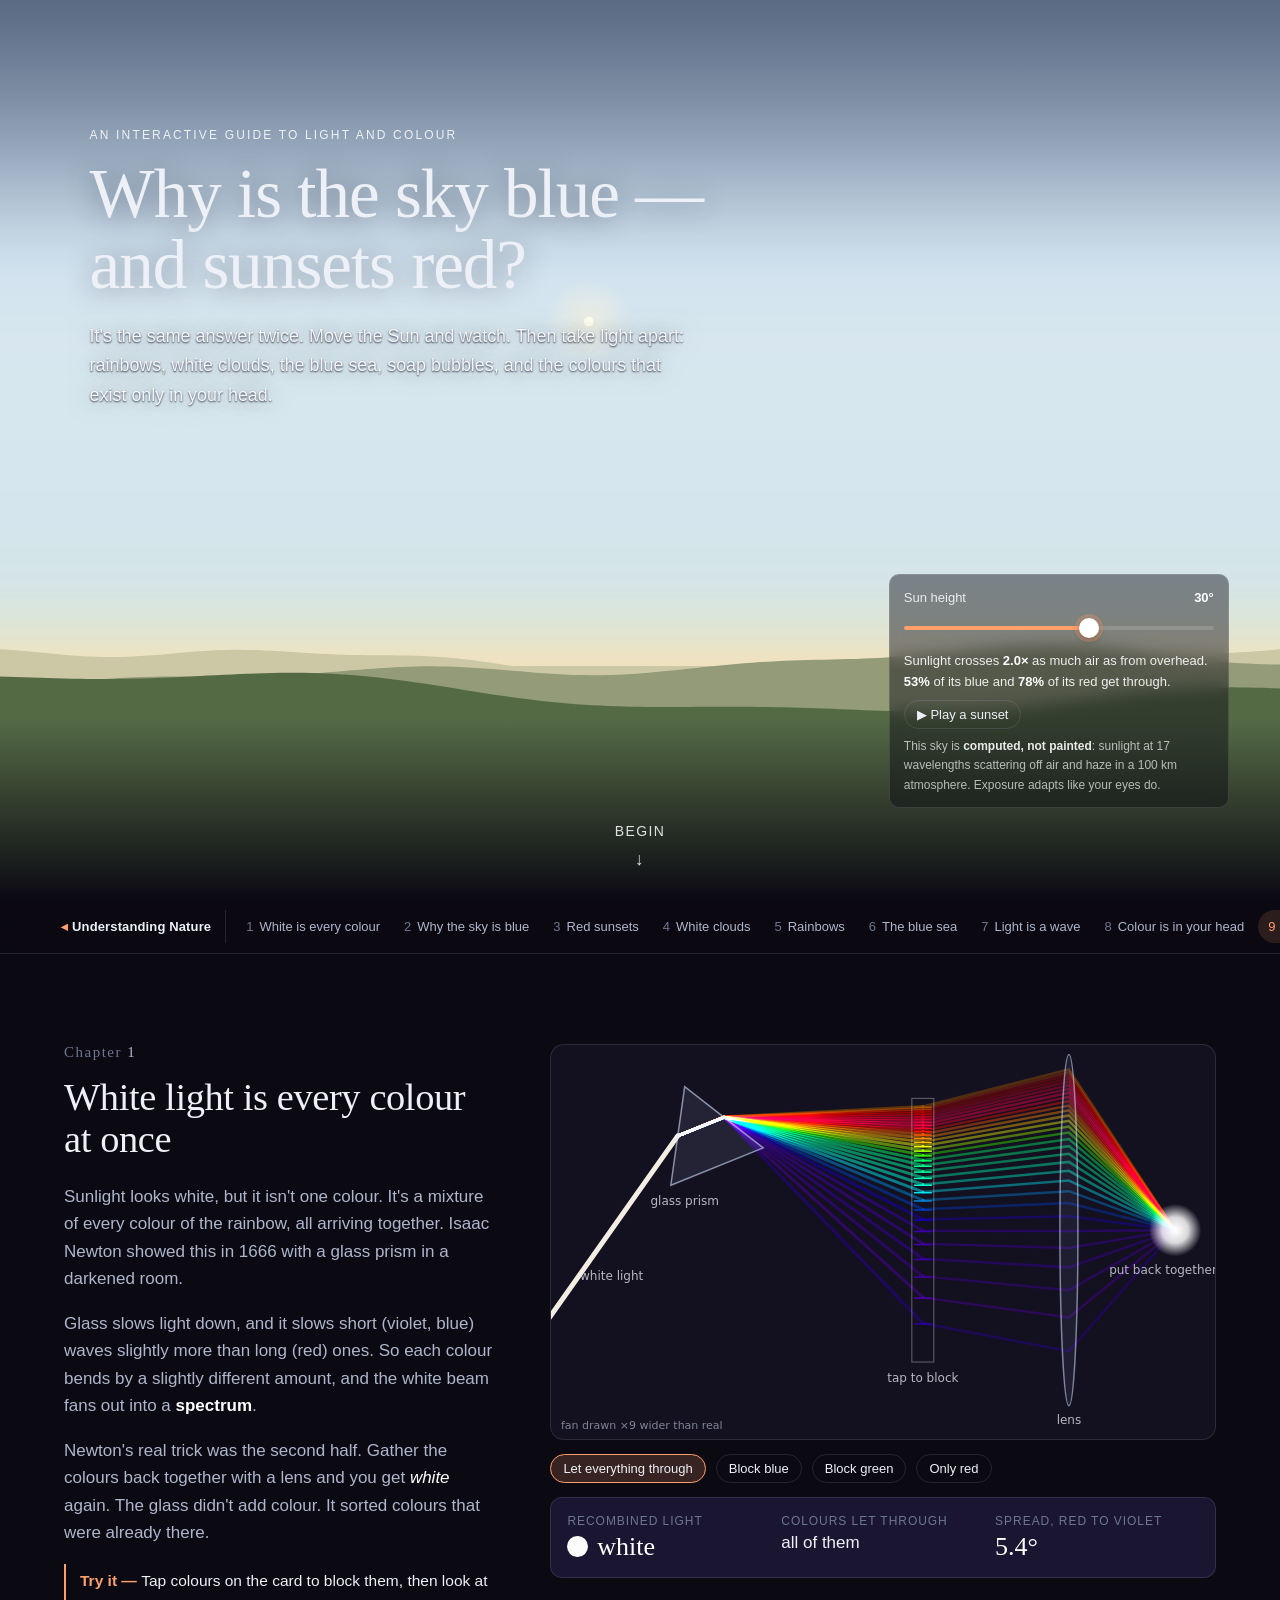
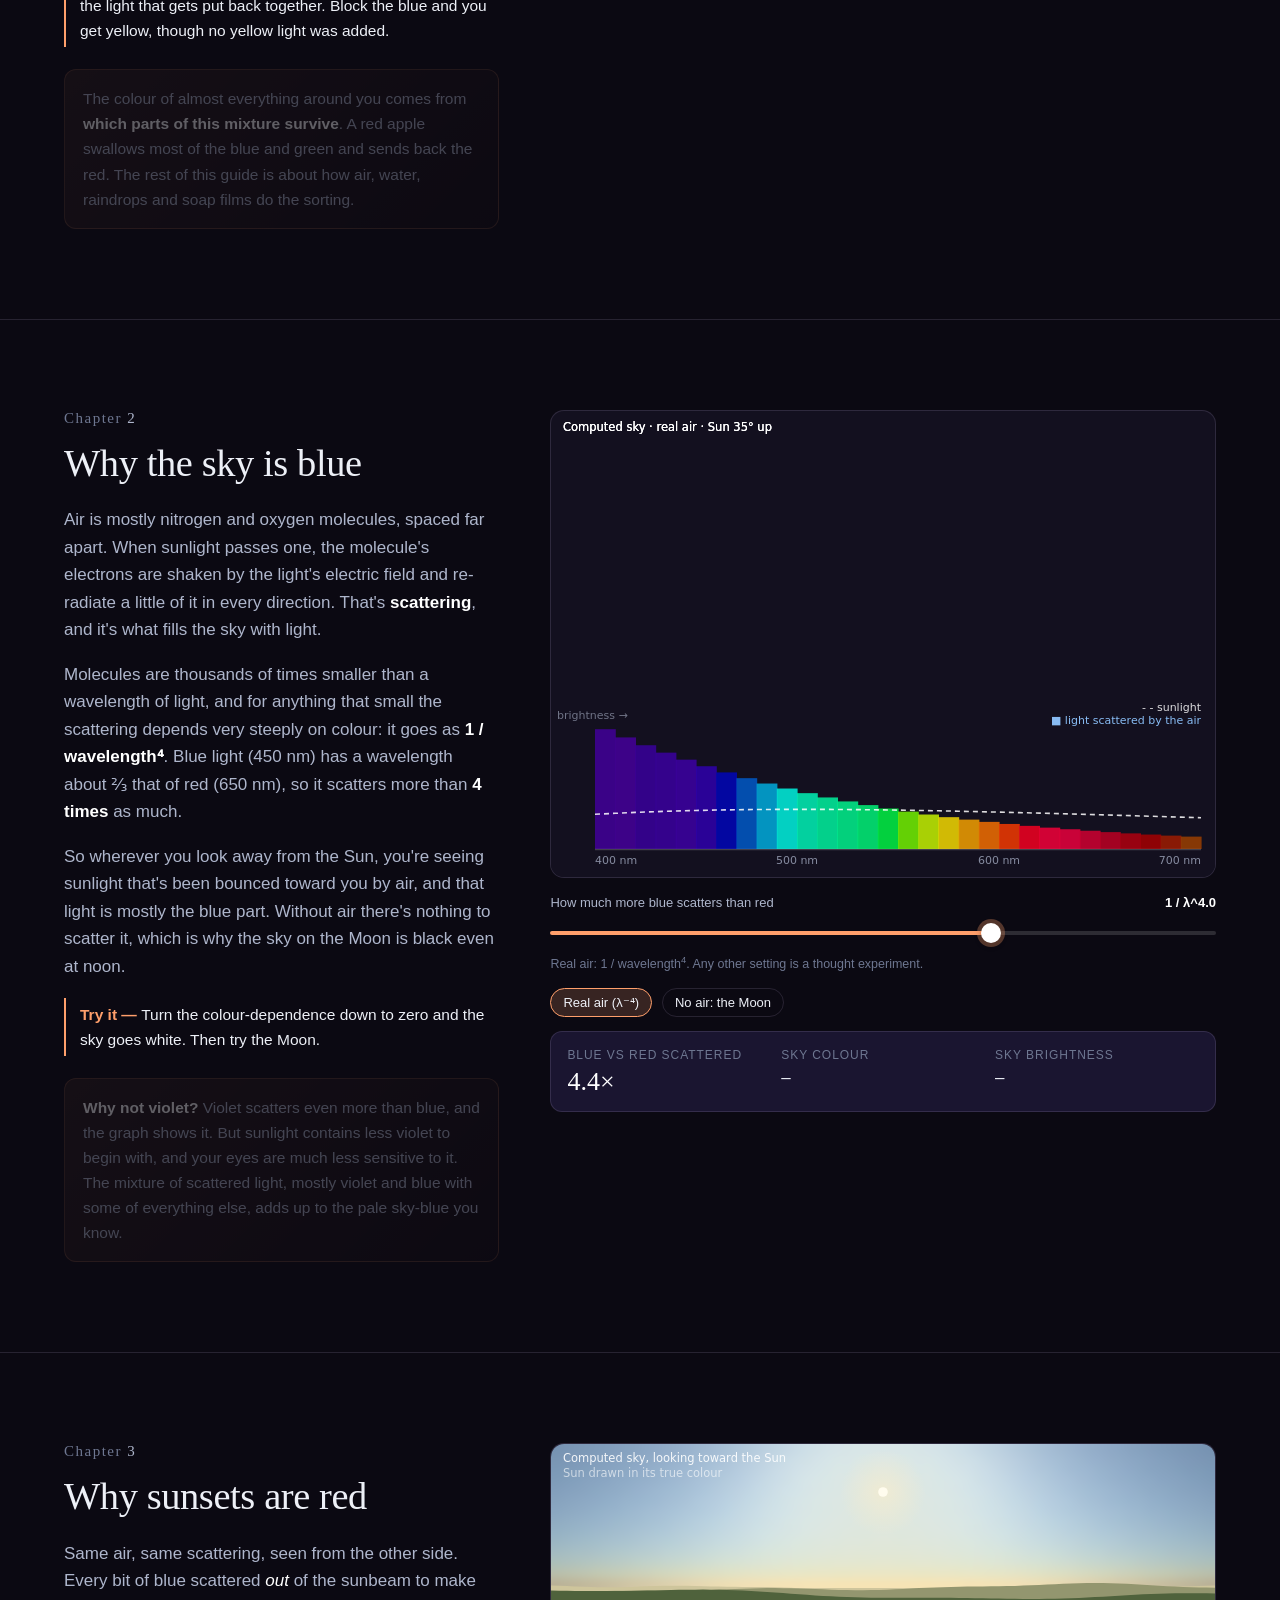
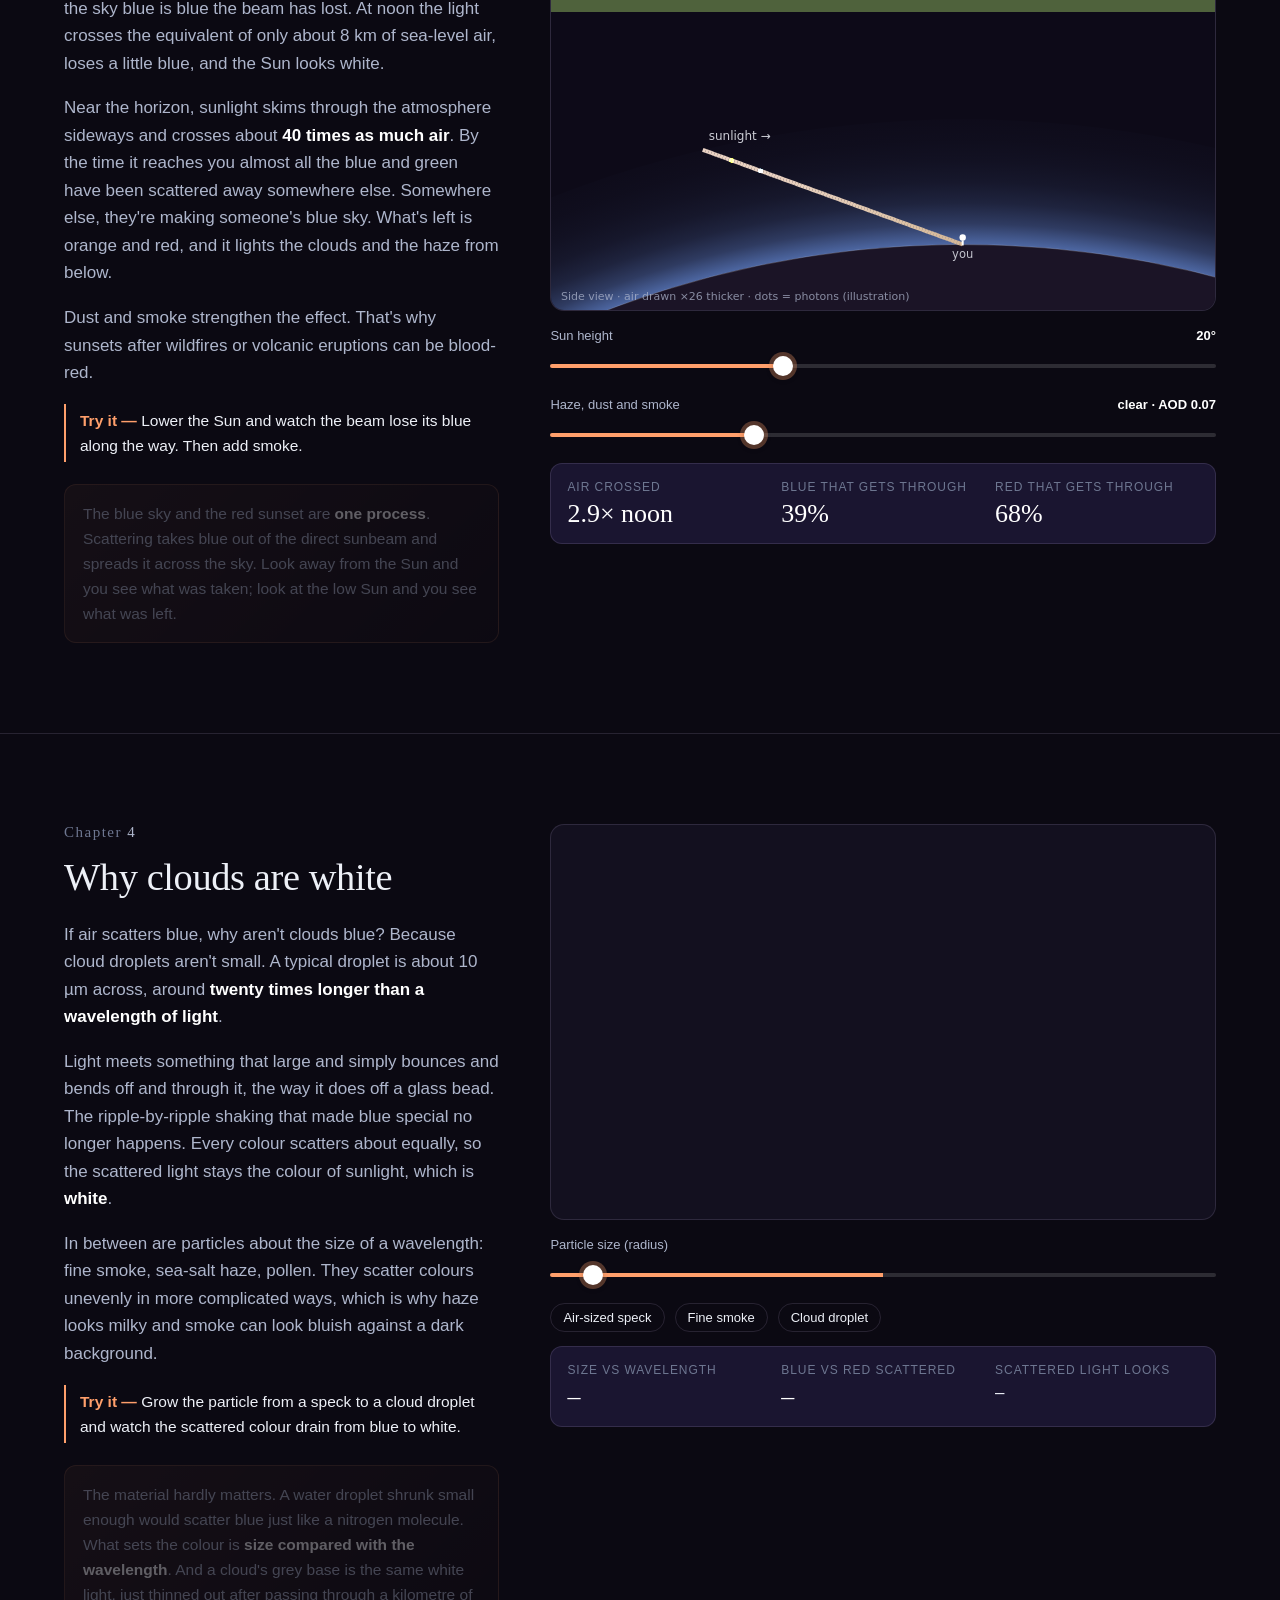
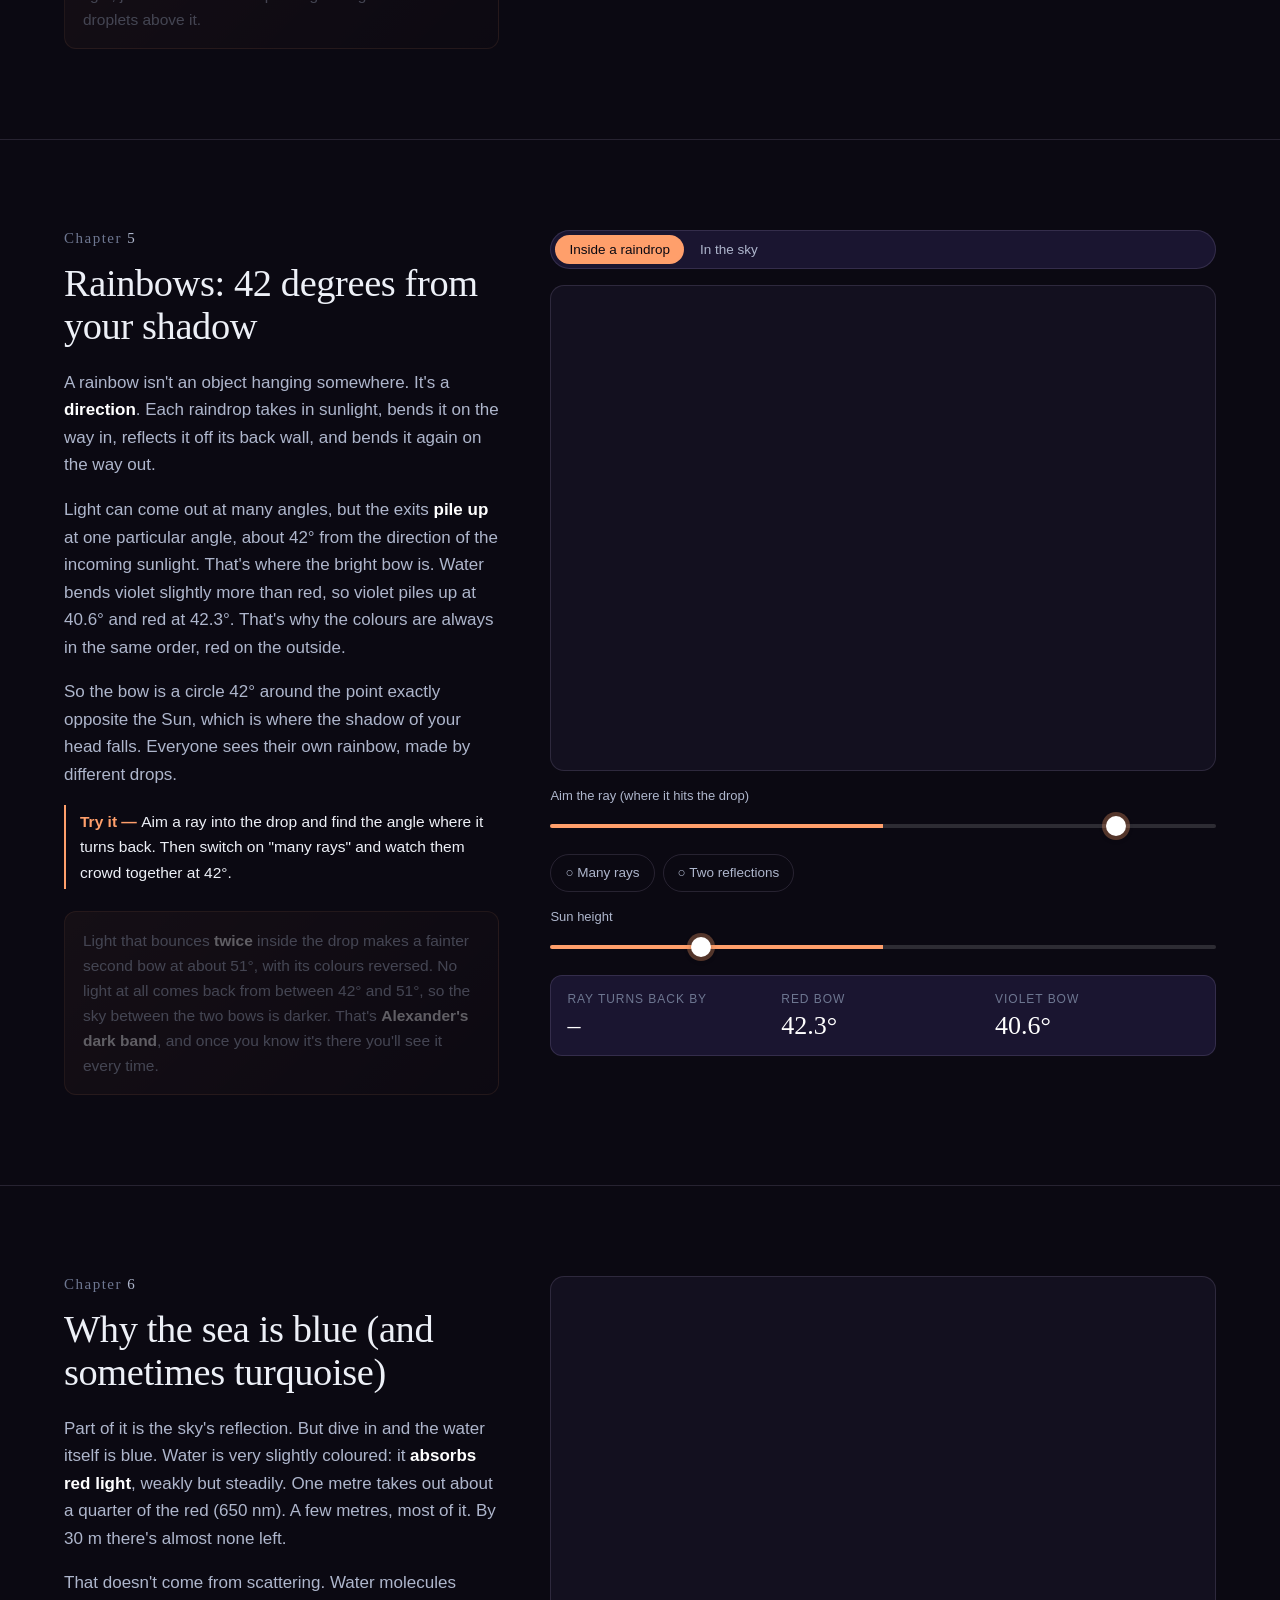
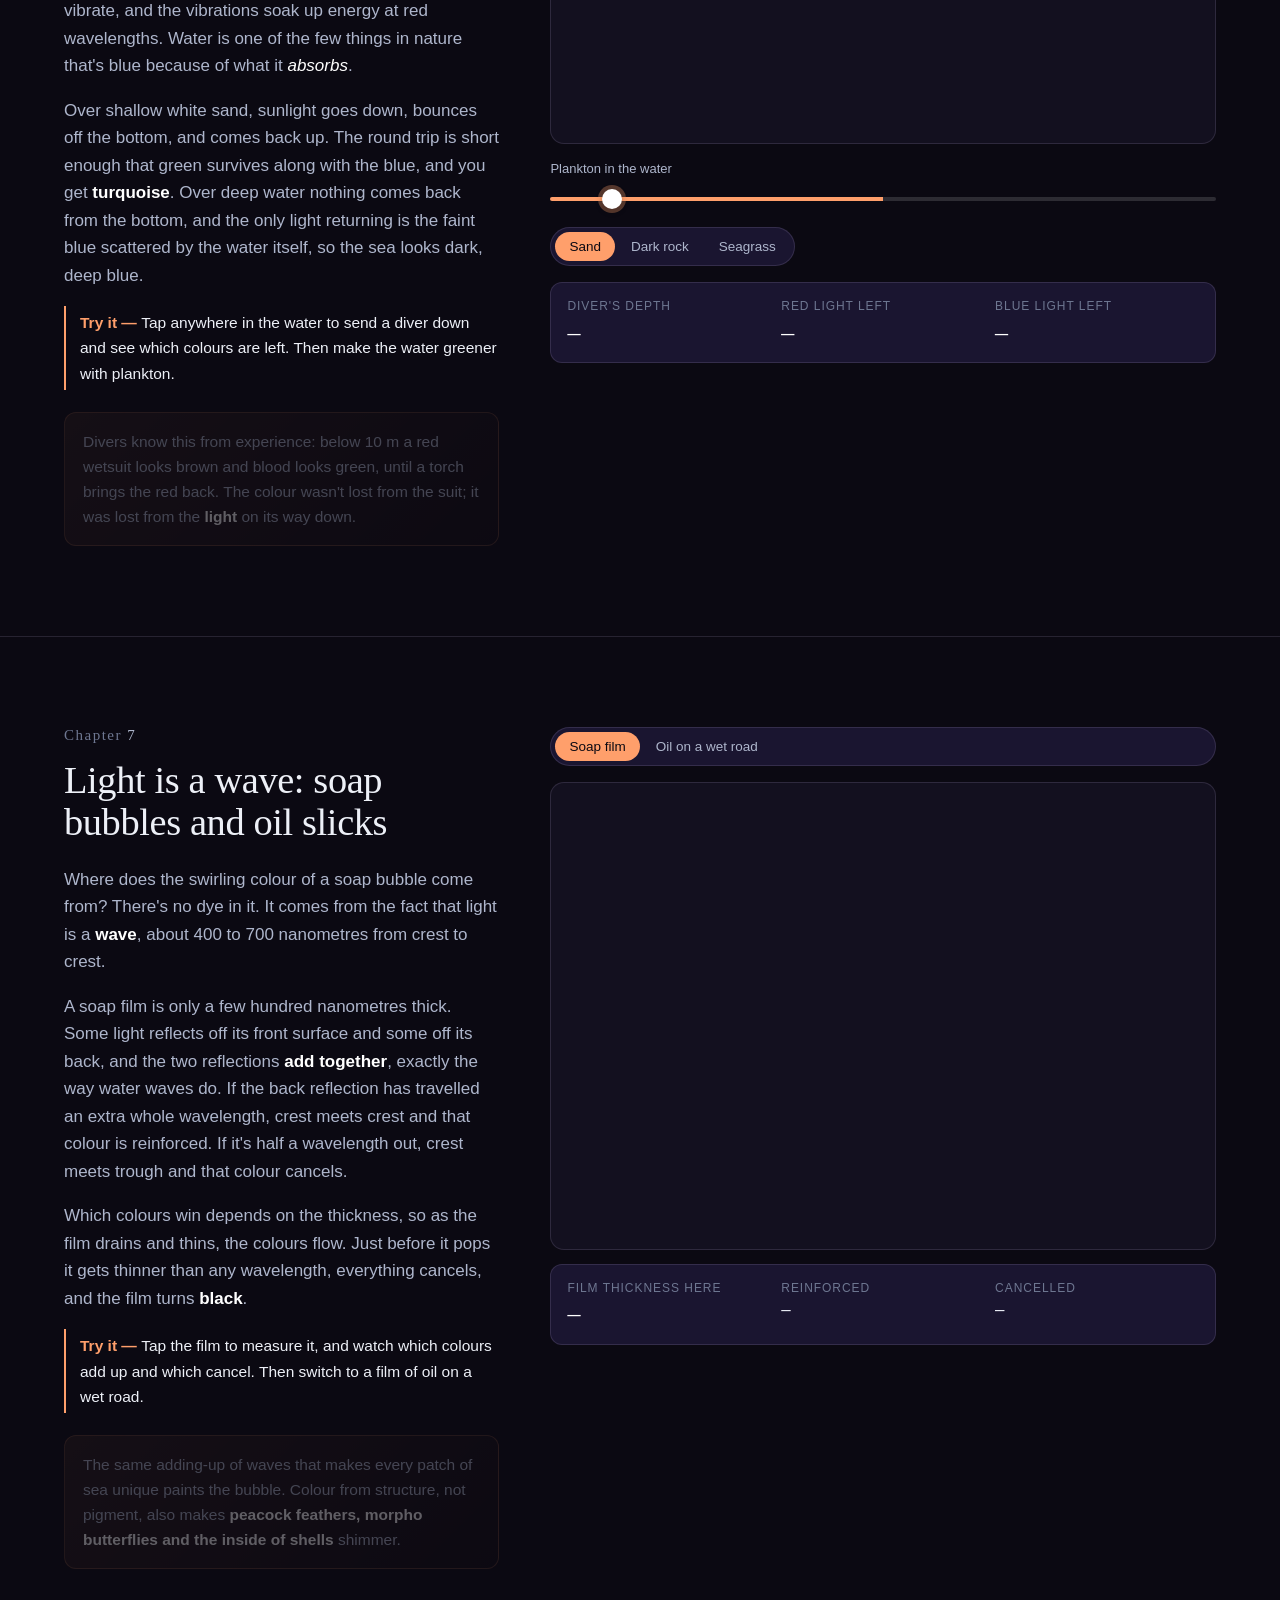
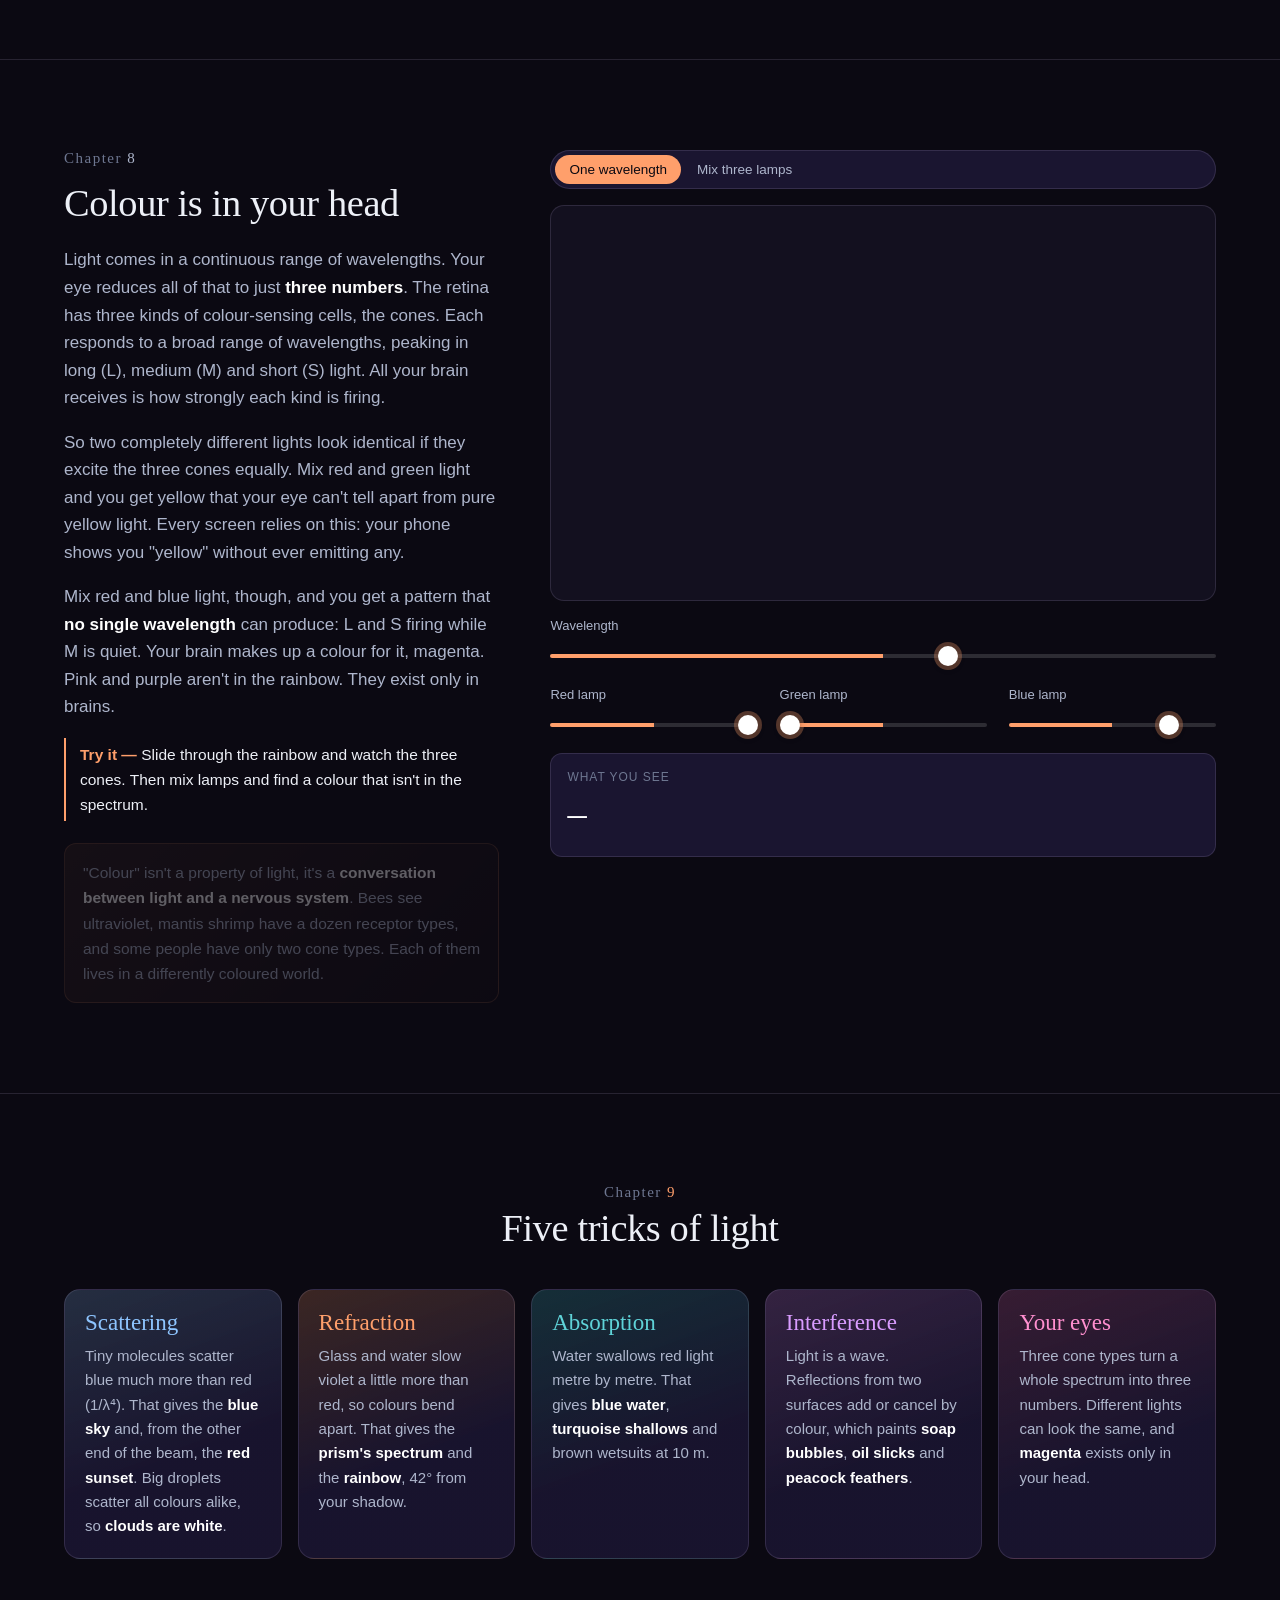
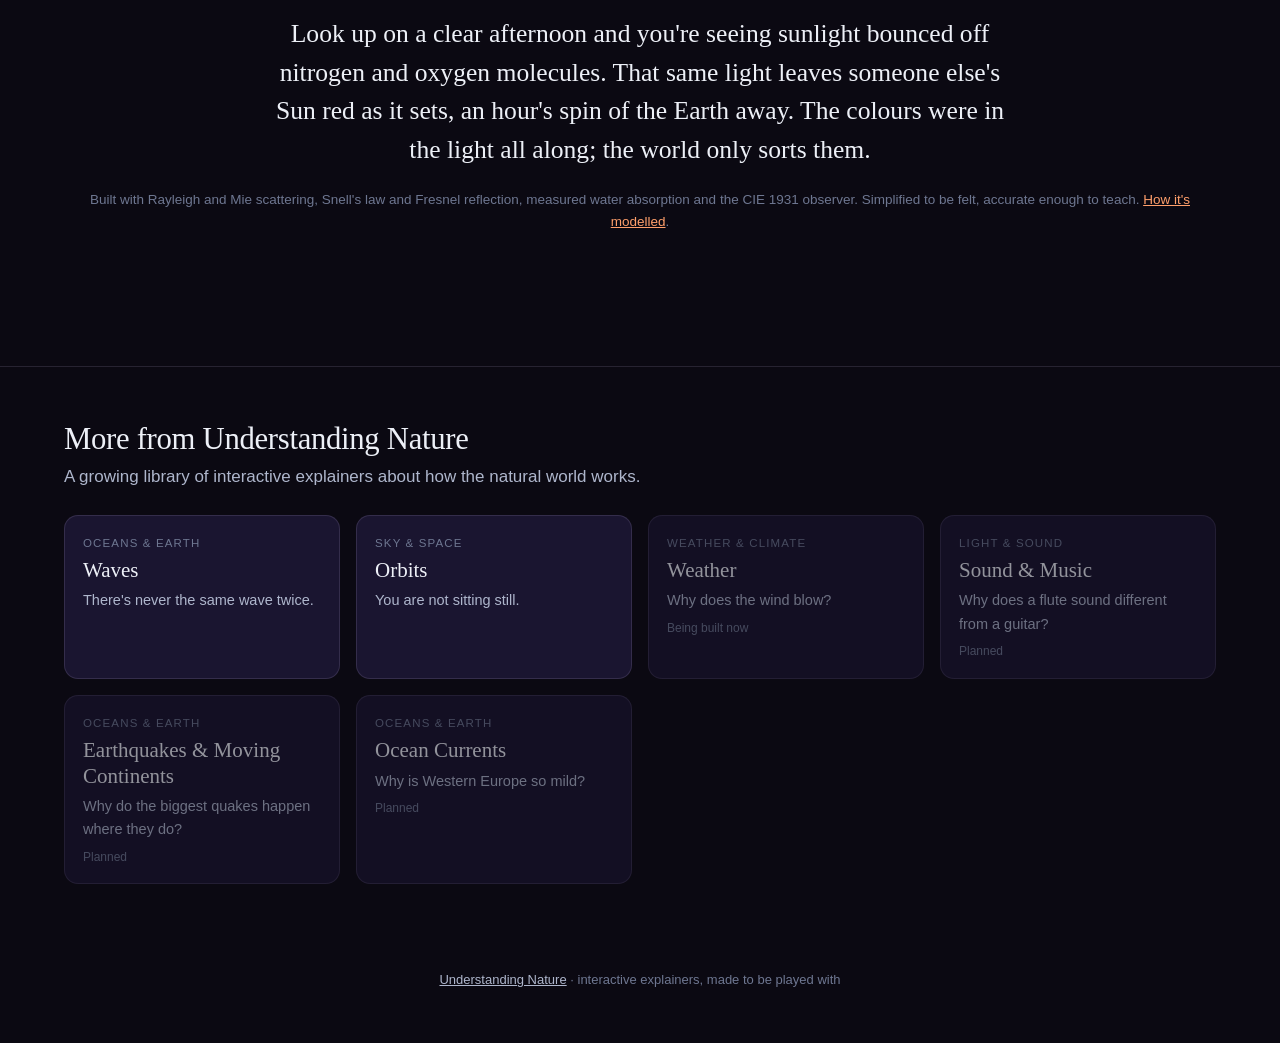
==== site/light/index.html @ 9518ce22 "light: computed-sky hero (move the Sun), prism, blue sky and sunset chapters Spectral pipeline (CIE " ====
<!doctype html>
<html lang="en">
<head>
<meta charset="utf-8">
<meta name="viewport" content="width=device-width, initial-scale=1">
<title>Understanding Light &amp; Colour — why the sky is blue and sunsets are red</title>
<meta name="description" content="An interactive guide to light and colour: why the sky is blue, sunsets red and clouds white, how rainbows work, why the sea is blue, and what colour really is.">
<link rel="canonical" href="https://mklasen.github.io/understanding-nature/light/">
<link rel="icon" href="favicon.svg" type="image/svg+xml">
<meta name="theme-color" content="#0b0912">
<meta property="og:type" content="website">
<meta property="og:site_name" content="Understanding Nature">
<meta property="og:title" content="Why is the sky blue — and sunsets red? · Understanding Light &amp; Colour">
<meta property="og:description" content="Move the Sun and watch a computed sky turn from blue to sunset. Rainbows, clouds, the sea, soap bubbles and your own eyes — and see how it all really works.">
<meta property="og:url" content="https://mklasen.github.io/understanding-nature/light/">
<meta name="twitter:card" content="summary_large_image">
<link rel="stylesheet" href="../kit/kit.css">
<link rel="stylesheet" href="css/light.css">
</head>
<body data-theme="light" data-explainer="light" data-root="../">

<!-- ============ HERO ============ -->
<header class="hero" id="top">
  <canvas id="hero-sky" aria-label="A computed sky. Move the Sun to see it change from blue to sunset."></canvas>
  <div class="hero-copy">
    <p class="kicker">An interactive guide to light and colour</p>
    <h1>Why is the sky blue —<br>and sunsets red?</h1>
    <p class="lede">It's the same answer twice. Move the Sun and watch. Then take light apart: rainbows, white clouds, the blue sea, soap bubbles, and the colours that exist only in your head.</p>
  </div>
  <div class="hero-caption">
    <label class="ctl">
      <span class="ctl-label">Sun height <output id="hero-sun-out">30°</output></span>
      <input type="range" id="hero-sun" min="-8" max="55" step="0.1" value="30" aria-label="Height of the Sun above the horizon">
    </label>
    <p class="hero-read" id="hero-read"></p>
    <div class="btn-row"><button class="btn ghost small" id="hero-play">▶ Play a sunset</button></div>
    <p class="hero-note">This sky is <b>computed, not painted</b>: sunlight at 17 wavelengths scattering off air and haze in a 100 km atmosphere. Exposure adapts like your eyes do.</p>
  </div>
  <a class="scroll-cue" href="#spectrum">Begin <span>↓</span></a>
</header>

<nav class="toc" aria-label="Chapters">
  <a href="#spectrum"><i>1</i>White is every colour</a>
  <a href="#sky"><i>2</i>Why the sky is blue</a>
  <a href="#sunset"><i>3</i>Red sunsets</a>
  <a href="#clouds"><i>4</i>White clouds</a>
  <a href="#rainbow"><i>5</i>Rainbows</a>
  <a href="#sea"><i>6</i>The blue sea</a>
  <a href="#films"><i>7</i>Light is a wave</a>
  <a href="#cones"><i>8</i>Colour is in your head</a>
  <a href="#summary"><i>9</i>Five tricks of light</a>
</nav>

<main>

<!-- ============ 1. SPECTRUM ============ -->
<section class="chapter" id="spectrum">
  <div class="text">
    <p class="num">1</p>
    <h2>White light is every colour at once</h2>
    <p>Sunlight looks white, but it isn't one colour. It's a mixture of every colour of the rainbow, all arriving together. Isaac Newton showed this in 1666 with a glass prism in a darkened room.</p>
    <p>Glass slows light down, and it slows short (violet, blue) waves slightly more than long (red) ones. So each colour bends by a slightly different amount, and the white beam fans out into a <strong>spectrum</strong>.</p>
    <p>Newton's real trick was the second half. Gather the colours back together with a lens and you get <em>white</em> again. The glass didn't add colour. It sorted colours that were already there.</p>
    <p class="try">Tap colours on the card to block them, then look at the light that gets put back together. Block the blue and you get yellow, though no yellow light was added.</p>
    <aside class="aha">
      <p>The colour of almost everything around you comes from <strong>which parts of this mixture survive</strong>. A red apple swallows most of the blue and green and sends back the red. The rest of this guide is about how air, water, raindrops and soap films do the sorting.</p>
    </aside>
  </div>
  <div class="stage">
    <canvas id="prism-canvas" class="panel-canvas medium" aria-label="A prism splitting white light into a spectrum, and a lens recombining it"></canvas>
    <div class="btn-row">
      <button class="btn ghost small" data-prism="all">Let everything through</button>
      <button class="btn ghost small" data-prism="noblue">Block blue</button>
      <button class="btn ghost small" data-prism="nogreen">Block green</button>
      <button class="btn ghost small" data-prism="red">Only red</button>
    </div>
    <div class="readout grid3">
      <div><span class="ro-label">Recombined light</span><span class="ro-value" id="prism-mix">white</span></div>
      <div><span class="ro-label">Colours let through</span><span class="ro-value small" id="prism-kept">all of them</span></div>
      <div><span class="ro-label">Spread, red to violet</span><span class="ro-value" id="prism-spread">–</span></div>
    </div>
  </div>
</section>

<!-- ============ 2. SKY ============ -->
<section class="chapter" id="sky">
  <div class="text">
    <p class="num">2</p>
    <h2>Why the sky is blue</h2>
    <p>Air is mostly nitrogen and oxygen molecules, spaced far apart. When sunlight passes one, the molecule's electrons are shaken by the light's electric field and re-radiate a little of it in every direction. That's <strong>scattering</strong>, and it's what fills the sky with light.</p>
    <p>Molecules are thousands of times smaller than a wavelength of light, and for anything that small the scattering depends very steeply on colour: it goes as <strong>1 / wavelength⁴</strong>. Blue light (450 nm) has a wavelength about ⅔ that of red (650 nm), so it scatters more than <strong>4 times</strong> as much.</p>
    <p>So wherever you look away from the Sun, you're seeing sunlight that's been bounced toward you by air, and that light is mostly the blue part. Without air there's nothing to scatter it, which is why the sky on the Moon is black even at noon.</p>
    <p class="try">Turn the colour-dependence down to zero and the sky goes white. Then try the Moon.</p>
    <aside class="aha">
      <p><strong>Why not violet?</strong> Violet scatters even more than blue, and the graph shows it. But sunlight contains less violet to begin with, and your eyes are much less sensitive to it. The mixture of scattered light, mostly violet and blue with some of everything else, adds up to the pale sky-blue you know.</p>
    </aside>
  </div>
  <div class="stage">
    <canvas id="sky-canvas" class="panel-canvas tall" aria-label="A computed sky and a graph of sunlight and skylight across the spectrum"></canvas>
    <div class="controls">
      <label class="ctl">
        <span class="ctl-label">How much more blue scatters than red <output id="sky-n-out"></output></span>
        <input type="range" id="sky-n" min="0" max="6" step="0.1" value="4">
        <span class="ctl-note">Real air: 1 / wavelength<sup>4</sup>. Any other setting is a thought experiment.</span>
      </label>
      <div class="btn-row">
        <button class="btn ghost small" id="sky-real">Real air (λ⁻⁴)</button>
        <button class="btn ghost small" id="sky-moon">No air: the Moon</button>
      </div>
    </div>
    <div class="readout grid3">
      <div><span class="ro-label">Blue vs red scattered</span><span class="ro-value" id="sky-ratio">–</span></div>
      <div><span class="ro-label">Sky colour</span><span class="ro-value small" id="sky-col">–</span></div>
      <div><span class="ro-label">Sky brightness</span><span class="ro-value small" id="sky-bright">–</span></div>
    </div>
  </div>
</section>

<!-- ============ 3. SUNSET ============ -->
<section class="chapter" id="sunset">
  <div class="text">
    <p class="num">3</p>
    <h2>Why sunsets are red</h2>
    <p>Same air, same scattering, seen from the other side. Every bit of blue scattered <em>out</em> of the sunbeam to make the sky blue is blue the beam has lost. At noon the light crosses the equivalent of only about 8 km of sea-level air, loses a little blue, and the Sun looks white.</p>
    <p>Near the horizon, sunlight skims through the atmosphere sideways and crosses about <strong>40 times as much air</strong>. By the time it reaches you almost all the blue and green have been scattered away somewhere else. Somewhere else, they're making someone's blue sky. What's left is orange and red, and it lights the clouds and the haze from below.</p>
    <p>Dust and smoke strengthen the effect. That's why sunsets after wildfires or volcanic eruptions can be blood-red.</p>
    <p class="try">Lower the Sun and watch the beam lose its blue along the way. Then add smoke.</p>
    <aside class="aha">
      <p>The blue sky and the red sunset are <strong>one process</strong>. Scattering takes blue out of the direct sunbeam and spreads it across the sky. Look away from the Sun and you see what was taken; look at the low Sun and you see what was left.</p>
    </aside>
  </div>
  <div class="stage">
    <canvas id="sunset-canvas" class="panel-canvas tall" aria-label="A side view of sunlight crossing the atmosphere, and the colour of the Sun"></canvas>
    <div class="controls">
      <label class="ctl">
        <span class="ctl-label">Sun height <output id="sunset-e-out"></output></span>
        <input type="range" id="sunset-e" min="-1" max="60" step="0.1" value="20">
      </label>
      <label class="ctl">
        <span class="ctl-label">Haze, dust and smoke <output id="sunset-a-out"></output></span>
        <input type="range" id="sunset-a" min="0" max="1" step="0.001" value="0.3">
      </label>
    </div>
    <div class="readout grid3">
      <div><span class="ro-label">Air crossed</span><span class="ro-value" id="sunset-air">–</span></div>
      <div><span class="ro-label">Blue that gets through</span><span class="ro-value" id="sunset-blue">–</span></div>
      <div><span class="ro-label">Red that gets through</span><span class="ro-value" id="sunset-red">–</span></div>
    </div>
  </div>
</section>

<!-- ============ 4. CLOUDS ============ -->
<section class="chapter" id="clouds">
  <div class="text">
    <p class="num">4</p>
    <h2>Why clouds are white</h2>
    <p>If air scatters blue, why aren't clouds blue? Because cloud droplets aren't small. A typical droplet is about 10 µm across, around <strong>twenty times longer than a wavelength of light</strong>.</p>
    <p>Light meets something that large and simply bounces and bends off and through it, the way it does off a glass bead. The ripple-by-ripple shaking that made blue special no longer happens. Every colour scatters about equally, so the scattered light stays the colour of sunlight, which is <strong>white</strong>.</p>
    <p>In between are particles about the size of a wavelength: fine smoke, sea-salt haze, pollen. They scatter colours unevenly in more complicated ways, which is why haze looks milky and smoke can look bluish against a dark background.</p>
    <p class="try">Grow the particle from a speck to a cloud droplet and watch the scattered colour drain from blue to white.</p>
    <aside class="aha">
      <p>The material hardly matters. A water droplet shrunk small enough would scatter blue just like a nitrogen molecule. What sets the colour is <strong>size compared with the wavelength</strong>. And a cloud's grey base is the same white light, just thinned out after passing through a kilometre of droplets above it.</p>
    </aside>
  </div>
  <div class="stage">
    <canvas id="clouds-canvas" class="panel-canvas medium" aria-label="A particle compared with a light wave, and how strongly it scatters each colour"></canvas>
    <div class="controls">
      <label class="ctl">
        <span class="ctl-label">Particle size (radius) <output id="clouds-r-out"></output></span>
        <input type="range" id="clouds-r" min="0" max="1" step="0.001" value="0.05">
      </label>
      <div class="btn-row">
        <button class="btn ghost small" data-cloud="0.0005">Air-sized speck</button>
        <button class="btn ghost small" data-cloud="0.25">Fine smoke</button>
        <button class="btn ghost small" data-cloud="5">Cloud droplet</button>
      </div>
    </div>
    <div class="readout grid3">
      <div><span class="ro-label">Size vs wavelength</span><span class="ro-value" id="clouds-x">–</span></div>
      <div><span class="ro-label">Blue vs red scattered</span><span class="ro-value" id="clouds-ratio">–</span></div>
      <div><span class="ro-label">Scattered light looks</span><span class="ro-value small" id="clouds-look">–</span></div>
    </div>
  </div>
</section>

<!-- ============ 5. RAINBOW ============ -->
<section class="chapter" id="rainbow">
  <div class="text">
    <p class="num">5</p>
    <h2>Rainbows: 42 degrees from your shadow</h2>
    <p>A rainbow isn't an object hanging somewhere. It's a <strong>direction</strong>. Each raindrop takes in sunlight, bends it on the way in, reflects it off its back wall, and bends it again on the way out.</p>
    <p>Light can come out at many angles, but the exits <strong>pile up</strong> at one particular angle, about 42° from the direction of the incoming sunlight. That's where the bright bow is. Water bends violet slightly more than red, so violet piles up at 40.6° and red at 42.3°. That's why the colours are always in the same order, red on the outside.</p>
    <p>So the bow is a circle 42° around the point exactly opposite the Sun, which is where the shadow of your head falls. Everyone sees their own rainbow, made by different drops.</p>
    <p class="try">Aim a ray into the drop and find the angle where it turns back. Then switch on "many rays" and watch them crowd together at 42°.</p>
    <aside class="aha">
      <p>Light that bounces <strong>twice</strong> inside the drop makes a fainter second bow at about 51°, with its colours reversed. No light at all comes back from between 42° and 51°, so the sky between the two bows is darker. That's <strong>Alexander's dark band</strong>, and once you know it's there you'll see it every time.</p>
    </aside>
  </div>
  <div class="stage">
    <div class="seg" id="rain-mode" role="tablist">
      <button class="on" data-mode="drop">Inside a raindrop</button>
      <button data-mode="sky">In the sky</button>
    </div>
    <canvas id="rain-canvas" class="panel-canvas square" aria-label="Light rays inside a raindrop, or a rainbow in the sky"></canvas>
    <div class="controls" id="rain-drop-ctl">
      <label class="ctl">
        <span class="ctl-label">Aim the ray (where it hits the drop) <output id="rain-b-out"></output></span>
        <input type="range" id="rain-b" min="0" max="0.999" step="0.001" value="0.86">
      </label>
      <div class="btn-row toggles">
        <label class="toggle"><input type="checkbox" id="rain-many"><span>Many rays</span></label>
        <label class="toggle"><input type="checkbox" id="rain-two"><span>Two reflections</span></label>
      </div>
    </div>
    <div class="controls" id="rain-sky-ctl" hidden>
      <label class="ctl">
        <span class="ctl-label">Sun height <output id="rain-e-out"></output></span>
        <input type="range" id="rain-e" min="0" max="55" step="0.1" value="12">
      </label>
    </div>
    <div class="readout grid3">
      <div><span class="ro-label" id="rain-l1">Ray turns back by</span><span class="ro-value" id="rain-v1">–</span></div>
      <div><span class="ro-label" id="rain-l2">Red bow</span><span class="ro-value" id="rain-v2">42.3°</span></div>
      <div><span class="ro-label" id="rain-l3">Violet bow</span><span class="ro-value" id="rain-v3">40.6°</span></div>
    </div>
  </div>
</section>

<!-- ============ 6. SEA ============ -->
<section class="chapter" id="sea">
  <div class="text">
    <p class="num">6</p>
    <h2>Why the sea is blue (and sometimes turquoise)</h2>
    <p>Part of it is the sky's reflection. But dive in and the water itself is blue. Water is very slightly coloured: it <strong>absorbs red light</strong>, weakly but steadily. One metre takes out about a quarter of the red (650 nm). A few metres, most of it. By 30 m there's almost none left.</p>
    <p>That doesn't come from scattering. Water molecules vibrate, and the vibrations soak up energy at red wavelengths. Water is one of the few things in nature that's blue because of what it <em>absorbs</em>.</p>
    <p>Over shallow white sand, sunlight goes down, bounces off the bottom, and comes back up. The round trip is short enough that green survives along with the blue, and you get <strong>turquoise</strong>. Over deep water nothing comes back from the bottom, and the only light returning is the faint blue scattered by the water itself, so the sea looks dark, deep blue.</p>
    <p class="try">Tap anywhere in the water to send a diver down and see which colours are left. Then make the water greener with plankton.</p>
    <aside class="aha">
      <p>Divers know this from experience: below 10 m a red wetsuit looks brown and blood looks green, until a torch brings the red back. The colour wasn't lost from the suit; it was lost from the <strong>light</strong> on its way down.</p>
    </aside>
  </div>
  <div class="stage">
    <canvas id="sea-canvas" class="panel-canvas tall" aria-label="A beach shelving into deep water, seen from above and in cross-section"></canvas>
    <div class="controls">
      <label class="ctl">
        <span class="ctl-label">Plankton in the water <output id="sea-c-out"></output></span>
        <input type="range" id="sea-c" min="0" max="1" step="0.001" value="0.08">
      </label>
      <div class="seg" id="sea-bed">
        <button class="on" data-bed="sand">Sand</button>
        <button data-bed="rock">Dark rock</button>
        <button data-bed="weed">Seagrass</button>
      </div>
    </div>
    <div class="readout grid3">
      <div><span class="ro-label">Diver's depth</span><span class="ro-value" id="sea-d">–</span></div>
      <div><span class="ro-label">Red light left</span><span class="ro-value" id="sea-red">–</span></div>
      <div><span class="ro-label">Blue light left</span><span class="ro-value" id="sea-blue">–</span></div>
    </div>
  </div>
</section>

<!-- ============ 7. FILMS ============ -->
<section class="chapter" id="films">
  <div class="text">
    <p class="num">7</p>
    <h2>Light is a wave: soap bubbles and oil slicks</h2>
    <p>Where does the swirling colour of a soap bubble come from? There's no dye in it. It comes from the fact that light is a <strong>wave</strong>, about 400 to 700 nanometres from crest to crest.</p>
    <p>A soap film is only a few hundred nanometres thick. Some light reflects off its front surface and some off its back, and the two reflections <strong>add together</strong>, exactly the way water waves do. If the back reflection has travelled an extra whole wavelength, crest meets crest and that colour is reinforced. If it's half a wavelength out, crest meets trough and that colour cancels.</p>
    <p>Which colours win depends on the thickness, so as the film drains and thins, the colours flow. Just before it pops it gets thinner than any wavelength, everything cancels, and the film turns <strong>black</strong>.</p>
    <p class="try">Tap the film to measure it, and watch which colours add up and which cancel. Then switch to a film of oil on a wet road.</p>
    <aside class="aha">
      <p>The same adding-up of waves that makes every patch of sea unique paints the bubble. Colour from structure, not pigment, also makes <strong>peacock feathers, morpho butterflies and the inside of shells</strong> shimmer.</p>
    </aside>
  </div>
  <div class="stage">
    <div class="seg" id="film-kind">
      <button class="on" data-kind="soap">Soap film</button>
      <button data-kind="oil">Oil on a wet road</button>
    </div>
    <canvas id="films-canvas" class="panel-canvas tall" aria-label="A draining soap film and the two reflected light waves"></canvas>
    <div class="readout grid3">
      <div><span class="ro-label">Film thickness here</span><span class="ro-value" id="films-d">–</span></div>
      <div><span class="ro-label">Reinforced</span><span class="ro-value small" id="films-plus">–</span></div>
      <div><span class="ro-label">Cancelled</span><span class="ro-value small" id="films-minus">–</span></div>
    </div>
  </div>
</section>

<!-- ============ 8. CONES ============ -->
<section class="chapter" id="cones">
  <div class="text">
    <p class="num">8</p>
    <h2>Colour is in your head</h2>
    <p>Light comes in a continuous range of wavelengths. Your eye reduces all of that to just <strong>three numbers</strong>. The retina has three kinds of colour-sensing cells, the cones. Each responds to a broad range of wavelengths, peaking in long (L), medium (M) and short (S) light. All your brain receives is how strongly each kind is firing.</p>
    <p>So two completely different lights look identical if they excite the three cones equally. Mix red and green light and you get yellow that your eye can't tell apart from pure yellow light. Every screen relies on this: your phone shows you "yellow" without ever emitting any.</p>
    <p>Mix red and blue light, though, and you get a pattern that <strong>no single wavelength</strong> can produce: L and S firing while M is quiet. Your brain makes up a colour for it, magenta. Pink and purple aren't in the rainbow. They exist only in brains.</p>
    <p class="try">Slide through the rainbow and watch the three cones. Then mix lamps and find a colour that isn't in the spectrum.</p>
    <aside class="aha">
      <p>"Colour" isn't a property of light, it's a <strong>conversation between light and a nervous system</strong>. Bees see ultraviolet, mantis shrimp have a dozen receptor types, and some people have only two cone types. Each of them lives in a differently coloured world.</p>
    </aside>
  </div>
  <div class="stage">
    <div class="seg" id="cone-mode">
      <button class="on" data-mode="one">One wavelength</button>
      <button data-mode="mix">Mix three lamps</button>
    </div>
    <canvas id="cones-canvas" class="panel-canvas medium" aria-label="Sensitivity of the three cone types, and how strongly each responds"></canvas>
    <div class="controls" id="cone-one">
      <label class="ctl">
        <span class="ctl-label">Wavelength <output id="cone-l-out"></output></span>
        <input type="range" id="cone-l" min="400" max="700" step="1" value="580">
      </label>
    </div>
    <div class="controls three" id="cone-mix" hidden>
      <label class="ctl"><span class="ctl-label">Red lamp <output id="cone-r-out"></output></span><input type="range" id="cone-r" min="0" max="1" step="0.01" value="1"></label>
      <label class="ctl"><span class="ctl-label">Green lamp <output id="cone-g-out"></output></span><input type="range" id="cone-g" min="0" max="1" step="0.01" value="0"></label>
      <label class="ctl"><span class="ctl-label">Blue lamp <output id="cone-b-out"></output></span><input type="range" id="cone-b" min="0" max="1" step="0.01" value="0.8"></label>
    </div>
    <div class="readout big">
      <span class="ro-label">What you see</span>
      <span class="ro-value" id="cone-name">–</span>
      <span class="ro-note" id="cone-why"></span>
    </div>
  </div>
</section>

<!-- ============ 9. SUMMARY ============ -->
<section class="summary" id="summary">
  <p class="num">9</p>
  <h2>Five tricks of light</h2>
  <div class="cards five">
    <article class="card c1"><h3>Scattering</h3><p>Tiny molecules scatter blue much more than red (1/λ⁴). That gives the <b>blue sky</b> and, from the other end of the beam, the <b>red sunset</b>. Big droplets scatter all colours alike, so <b>clouds are white</b>.</p></article>
    <article class="card c2"><h3>Refraction</h3><p>Glass and water slow violet a little more than red, so colours bend apart. That gives the <b>prism's spectrum</b> and the <b>rainbow</b>, 42° from your shadow.</p></article>
    <article class="card c3"><h3>Absorption</h3><p>Water swallows red light metre by metre. That gives <b>blue water</b>, <b>turquoise shallows</b> and brown wetsuits at 10 m.</p></article>
    <article class="card c4"><h3>Interference</h3><p>Light is a wave. Reflections from two surfaces add or cancel by colour, which paints <b>soap bubbles</b>, <b>oil slicks</b> and <b>peacock feathers</b>.</p></article>
    <article class="card c5"><h3>Your eyes</h3><p>Three cone types turn a whole spectrum into three numbers. Different lights can look the same, and <b>magenta</b> exists only in your head.</p></article>
  </div>
  <p class="closing">Look up on a clear afternoon and you're seeing sunlight bounced off nitrogen and oxygen molecules. That same light leaves someone else's Sun red as it sets, an hour's spin of the Earth away. The colours were in the light all along; the world only sorts them.</p>
  <p class="foot">Built with Rayleigh and Mie scattering, Snell's law and Fresnel reflection, measured water absorption and the CIE 1931 observer. Simplified to be felt, accurate enough to teach. <a href="DECISIONS.md">How it's modelled</a>.</p>
</section>

</main>

<script type="module" src="js/main.js"></script>
</body>
</html>
---- site/kit/kit.css ----
/* Understanding Nature — shared kit stylesheet.
   Layout, controls, readouts and library chrome shared by every explainer.
   Each explainer picks a palette with <body data-theme="…">; explainer-specific
   rules live in that explainer's own CSS file. */

:root, [data-theme] {
  --ink: #edf0f7;
  --ink-soft: #aeb6cc;
  --ink-dim: #6e7791;
  --good: #9fd8a5;
  --warn: #ff9a7a;
  --serif: "Iowan Old Style", "Palatino Linotype", Palatino, "Book Antiqua", Georgia, serif;
  --sans: ui-sans-serif, -apple-system, "Segoe UI", Inter, Roboto, "Helvetica Neue", Arial, sans-serif;
}
/* library default (landing page) — dusk between sea and sky */
:root {
  --bg: #070b14; --bg-rgb: 7, 11, 20; --bg-2: #0c1322; --panel: #111a2c;
  --line: rgba(170, 195, 230, 0.14);
  --accent: #7fd1c4; --accent-rgb: 127, 209, 196; --accent-hover: #a3e3d8; --accent-deep: #3f8f86;
}
[data-theme="ocean"] {
  --ink: #e9f1f5; --ink-soft: #a9bfcb; --ink-dim: #6f8896;
  --bg: #061521; --bg-rgb: 6, 21, 33; --bg-2: #0a1f2e; --panel: #0d2738;
  --line: rgba(160, 205, 230, 0.14);
  --accent: #3fb3c9; --accent-rgb: 63, 179, 201; --accent-hover: #63c9db; --accent-deep: #2a7ea8;
}
[data-theme="space"] {
  --bg: #05070f; --bg-rgb: 5, 7, 15; --bg-2: #0a0e1c; --panel: #10152a;
  --line: rgba(170, 185, 230, 0.14);
  --accent: #f5b95a; --accent-rgb: 245, 185, 90; --accent-hover: #ffd08a; --accent-deep: #b5762a;
}
[data-theme="sky"] {
  --bg: #08111f; --bg-rgb: 8, 17, 31; --bg-2: #0d1a2e; --panel: #12233b;
  --line: rgba(170, 200, 240, 0.15);
  --accent: #8ec5ff; --accent-rgb: 142, 197, 255; --accent-hover: #b3d8ff; --accent-deep: #4a86c4;
}
[data-theme="light"] {
  --bg: #0b0912; --bg-rgb: 11, 9, 18; --bg-2: #13101f; --panel: #1a1530;
  --line: rgba(210, 190, 240, 0.14);
  --accent: #ff9f6b; --accent-rgb: 255, 159, 107; --accent-hover: #ffbb93; --accent-deep: #c4643a;
}
* { box-sizing: border-box; }
html { scroll-behavior: smooth; }
body {
  margin: 0;
  background: var(--bg);
  color: var(--ink);
  font: 17px/1.62 var(--sans);
  -webkit-font-smoothing: antialiased;
}
em { color: #fff; font-style: italic; }
strong { color: #fff; font-weight: 650; }
a { color: var(--accent); }

/* ---------- hero ---------- */
.hero { position: relative; height: 100vh; min-height: 560px; overflow: hidden; }
.hero > canvas, .hero-canvas { position: absolute; inset: 0; width: 100%; height: 100%; display: block; }
.hero::after {
  content: ""; position: absolute; inset: 0; pointer-events: none;
  background: linear-gradient(180deg, rgba(var(--bg-rgb), 0.35) 0%, rgba(var(--bg-rgb), 0) 35%, rgba(var(--bg-rgb), 0) 70%, var(--bg) 100%);
}
.hero-copy { position: absolute; z-index: 2; left: clamp(20px, 7vw, 120px); top: clamp(60px, 14vh, 160px); max-width: 640px; }
.kicker { text-transform: uppercase; letter-spacing: 0.18em; font-size: 12px; color: rgba(255, 255, 255, 0.85); margin: 0 0 14px; }
h1 {
  font: 400 clamp(40px, 6.4vw, 86px)/1.02 var(--serif);
  margin: 0 0 22px; letter-spacing: -0.015em;
  text-shadow: 0 2px 30px rgba(0, 30, 60, 0.35);
}
.lede { font-size: clamp(16px, 1.4vw, 20px); color: rgba(255, 255, 255, 0.92); max-width: 34em; text-shadow: 0 1px 2px rgba(0, 20, 40, 0.7), 0 0 22px rgba(0, 20, 40, 0.55); }
.hero-caption {
  position: absolute; z-index: 2; right: clamp(16px, 4vw, 60px); bottom: 92px; margin: 0;
  max-width: 320px; font-size: 13.5px; color: rgba(255, 255, 255, 0.85);
  background: rgba(var(--bg-rgb), 0.45); backdrop-filter: blur(8px); padding: 12px 14px; border-radius: 10px;
  border: 1px solid rgba(255, 255, 255, 0.12);
}
.scroll-cue {
  position: absolute; z-index: 2; left: 50%; bottom: 26px; transform: translateX(-50%);
  color: #fff; text-decoration: none; font-size: 14px; letter-spacing: 0.1em; text-transform: uppercase;
  display: flex; flex-direction: column; align-items: center; gap: 2px; opacity: 0.85;
}
.scroll-cue span { animation: bob 2.4s ease-in-out infinite; font-size: 18px; }
@keyframes bob { 50% { transform: translateY(6px); } }

/* ---------- toc ---------- */
.toc {
  position: sticky; top: 0; z-index: 20; display: flex; gap: 4px; overflow-x: auto;
  padding: 10px clamp(12px, 4vw, 60px); background: rgba(var(--bg-rgb), 0.82); backdrop-filter: blur(10px);
  border-bottom: 1px solid var(--line); scrollbar-width: none;
}
.toc a {
  white-space: nowrap; color: var(--ink-soft); text-decoration: none; font-size: 13px;
  padding: 6px 10px; border-radius: 999px; transition: background 0.2s, color 0.2s;
}
.toc a i { font-style: normal; color: var(--ink-dim); margin-right: 6px; font-variant-numeric: tabular-nums; }
.toc a:hover, .toc a.active { background: rgba(var(--accent-rgb), 0.14); color: #fff; }
.toc a.active i { color: var(--accent); }

/* ---------- chapters ---------- */
main { padding-bottom: 40px; }
.chapter {
  display: grid; grid-template-columns: minmax(300px, 0.85fr) minmax(0, 1.3fr);
  gap: clamp(28px, 4vw, 72px); align-items: start;
  padding: clamp(70px, 10vh, 130px) clamp(18px, 5vw, 80px);
  max-width: 1500px; margin: 0 auto; border-top: 1px solid var(--line);
}
.chapter:first-child { border-top: 0; }
.text { position: sticky; top: 80px; }
.num { font: 400 15px var(--serif); color: var(--accent); margin: 0; letter-spacing: 0.1em; }
.num::before { content: "Chapter "; color: var(--ink-dim); }
h2 { font: 400 clamp(30px, 3vw, 44px)/1.1 var(--serif); margin: 6px 0 22px; letter-spacing: -0.01em; }
.text p { color: var(--ink-soft); margin: 0 0 1em; }
.try {
  border-left: 2px solid var(--accent); padding: 4px 0 4px 14px; color: var(--ink) !important;
  font-size: 15.5px;
}
.try::before { content: "Try it — "; color: var(--accent); font-weight: 600; }
.ingredients { padding: 0; list-style: none; margin: 0 0 1em; }
.ingredients li { padding: 6px 0 6px 26px; position: relative; color: var(--ink-soft); }
.ingredients li::before { content: "≈"; position: absolute; left: 0; color: var(--good); font-weight: 700; }
.ingredients b { color: #fff; }
.aha {
  margin-top: 22px; padding: 16px 18px; border-radius: 12px; background: linear-gradient(135deg, rgba(var(--accent-rgb), 0.13), rgba(var(--accent-rgb), 0.03));
  border: 1px solid rgba(var(--accent-rgb), 0.25); opacity: 0.35; transition: opacity 0.8s;
}
.aha.lit { opacity: 1; }
.aha p { margin: 0 0 0.7em; font-size: 15.5px; }
.aha p:last-child { margin: 0; }

.stage { display: flex; flex-direction: column; gap: 14px; min-width: 0; }
.panel-canvas {
  width: 100%; display: block; border-radius: 14px; background: var(--bg-2);
  border: 1px solid var(--line); touch-action: pan-y;
}
.panel-canvas.tall { height: clamp(360px, 52vh, 520px); }
.panel-canvas.short { height: 170px; }
.panel-canvas.square { height: clamp(380px, 54vh, 540px); }
.panel-canvas.chart { height: 150px; }
.panel-canvas.medium { height: clamp(300px, 44vh, 460px); }
.ocean-wrap { position: relative; }
.ocean-canvas { width: 100%; height: clamp(300px, 44vh, 460px); display: block; border-radius: 14px; }
.ocean-badge {
  position: absolute; left: 14px; top: 14px; font-size: 13px; padding: 6px 12px; border-radius: 999px;
  background: rgba(var(--bg-rgb), 0.55); backdrop-filter: blur(8px); border: 1px solid rgba(255, 255, 255, 0.15);
}

/* ---------- controls ---------- */
.controls { display: grid; gap: 14px 22px; }
.controls.three { grid-template-columns: repeat(3, minmax(0, 1fr)); }
.ctl { display: flex; flex-direction: column; gap: 6px; }
.ctl-label { font-size: 13px; color: var(--ink-soft); display: flex; justify-content: space-between; gap: 8px; }
.ctl-label output { color: #fff; font-variant-numeric: tabular-nums; font-weight: 600; text-align: right; }
input[type="range"] {
  -webkit-appearance: none; appearance: none; width: 100%; height: 28px; background: transparent; cursor: pointer; margin: 0;
}
input[type="range"]::-webkit-slider-runnable-track { height: 4px; border-radius: 2px; background: linear-gradient(90deg, var(--accent) var(--fill, 50%), rgba(255, 255, 255, 0.14) var(--fill, 50%)); }
input[type="range"]::-moz-range-track { height: 4px; border-radius: 2px; background: rgba(255, 255, 255, 0.14); }
input[type="range"]::-moz-range-progress { height: 4px; border-radius: 2px; background: var(--accent); }
input[type="range"]::-webkit-slider-thumb {
  -webkit-appearance: none; width: 20px; height: 20px; border-radius: 50%; background: #fff; margin-top: -8px;
  box-shadow: 0 0 0 4px rgba(var(--accent-rgb), 0.3), 0 2px 6px rgba(0, 0, 0, 0.4); transition: box-shadow 0.2s;
}
input[type="range"]::-moz-range-thumb { width: 20px; height: 20px; border: 0; border-radius: 50%; background: #fff; box-shadow: 0 0 0 4px rgba(var(--accent-rgb), 0.3); }
input[type="range"]:hover::-webkit-slider-thumb, input[type="range"]:focus-visible::-webkit-slider-thumb { box-shadow: 0 0 0 7px rgba(var(--accent-rgb), 0.4), 0 2px 6px rgba(0, 0, 0, 0.4); }

.btn-row { display: flex; flex-wrap: wrap; gap: 10px; }
.btn {
  font: 500 14px var(--sans); color: var(--bg); background: var(--accent); border: 0; border-radius: 999px;
  padding: 9px 16px; cursor: pointer; transition: transform 0.15s, background 0.2s;
}
.btn:hover { background: var(--accent-hover); }
.btn:active { transform: scale(0.97); }
.btn.ghost { background: transparent; color: var(--ink); border: 1px solid var(--line); }
.btn.ghost:hover { border-color: var(--accent); }
.btn.ghost.on { background: rgba(var(--accent-rgb), 0.18); border-color: var(--accent); }
.btn.round { width: 40px; height: 40px; padding: 0; font-size: 14px; flex: none; }
.link { background: none; border: 0; padding: 0; font: inherit; color: var(--accent); cursor: pointer; text-decoration: underline; text-decoration-style: dotted; text-underline-offset: 3px; }

.seg { display: inline-flex; flex-wrap: wrap; background: var(--panel); border: 1px solid var(--line); border-radius: 999px; padding: 4px; gap: 2px; justify-self: start; }
.seg button { font: 500 13.5px var(--sans); color: var(--ink-soft); background: transparent; border: 0; border-radius: 999px; padding: 7px 14px; cursor: pointer; }
.seg button.on { background: var(--accent); color: var(--bg); }

.toggles { gap: 8px; }
.toggle { display: inline-flex; align-items: center; cursor: pointer; }
.toggle input { position: absolute; opacity: 0; pointer-events: none; }
.toggle span { padding: 7px 14px; border-radius: 999px; border: 1px solid var(--line); font-size: 13.5px; color: var(--ink-soft); transition: all 0.2s; }
.toggle span::before { content: "○ "; }
.toggle input:checked + span { background: rgba(var(--accent-rgb), 0.16); border-color: var(--accent); color: #fff; }
.toggle input:checked + span::before { content: "● "; color: var(--accent); }
.toggle input:focus-visible + span { outline: 2px solid var(--accent); outline-offset: 2px; }

.timeline { display: flex; align-items: center; gap: 14px; }
.timeline output { min-width: 150px; font-size: 13.5px; color: var(--ink-soft); font-variant-numeric: tabular-nums; text-align: right; }

/* ---------- readouts ---------- */
.readout {
  background: var(--panel); border: 1px solid var(--line); border-radius: 12px; padding: 14px 16px;
  display: flex; flex-direction: column; gap: 2px;
}
.readout.grid4, .readout.grid3 { display: grid; gap: 10px; }
.readout.grid4 { grid-template-columns: repeat(4, minmax(0, 1fr)); }
.readout.grid3 { grid-template-columns: repeat(3, minmax(0, 1fr)); }
.readout.grid4 > div, .readout.grid3 > div { display: flex; flex-direction: column; }
.ro-label { font-size: 12px; text-transform: uppercase; letter-spacing: 0.08em; color: var(--ink-dim); }
.ro-value { font: 400 26px/1.2 var(--serif); color: #fff; font-variant-numeric: tabular-nums; }
.ro-value.small { font: 400 17px/1.45 var(--sans); color: var(--ink); }
.ro-compare { margin-top: 12px; padding-top: 10px; border-top: 1px solid var(--line); display: flex; flex-direction: column; gap: 2px; }
.ro-compare-value { color: var(--ink-soft); font-size: 15px; }
.ro-compare-value b { color: #fff; font-weight: 600; }
.ro-note { font-size: 14px; color: var(--ink-soft); margin-top: 4px; }
.ro-value sup { font-size: 0.6em; }
.readout.big .ro-value { font-size: clamp(26px, 3vw, 40px); color: var(--accent); transition: color 0.3s; }
.readout.big .ro-value.never { color: #fff; text-shadow: 0 0 24px rgba(var(--accent-rgb), 0.8); }

.limit-bar { display: flex; flex-direction: column; gap: 8px; }
.limit-track { height: 8px; border-radius: 4px; background: rgba(255, 255, 255, 0.08); overflow: hidden; }
.limit-fill { height: 100%; width: 30%; background: linear-gradient(90deg, var(--accent-deep), var(--accent), #fff); border-radius: 4px; transition: width 0.4s; }
.why { margin: 0; color: var(--ink-soft); font-size: 15px; }
.why b { color: #fff; }
.why .tag { display: inline-block; font-size: 11.5px; text-transform: uppercase; letter-spacing: 0.08em; padding: 2px 8px; border-radius: 999px; margin-right: 6px; background: rgba(159, 216, 165, 0.15); color: var(--good); font-weight: 600; }

/* ---------- summary ---------- */
.summary { max-width: 1100px; margin: 0 auto; padding: clamp(70px, 10vh, 130px) clamp(18px, 5vw, 80px) 80px; border-top: 1px solid var(--line); text-align: center; }
.summary h2 { margin-bottom: 40px; }
.cards { display: grid; grid-template-columns: 1fr 1fr; gap: 24px; text-align: left; }
.card { border-radius: 16px; padding: 26px 28px; border: 1px solid var(--line); background: var(--panel); }
.card h3 { font: 400 30px var(--serif); margin: 0 0 14px; }
.card dl { margin: 0; display: grid; grid-template-columns: 110px 1fr; gap: 10px 14px; }
.card dt { color: var(--ink-dim); font-size: 13px; text-transform: uppercase; letter-spacing: 0.06em; padding-top: 3px; }
.card dd { margin: 0; color: var(--ink); }
.closing { font: 400 clamp(20px, 2vw, 26px)/1.5 var(--serif); color: var(--ink); max-width: 760px; margin: 56px auto 20px; }
.foot { color: var(--ink-dim); font-size: 13.5px; }

/* ---------- responsive (mobile-first in spirit: most readers are on phones) ---------- */
@media (max-width: 960px) {
  /* text flows around the stage: intro → live stage + controls → "try it" + takeaway */
  .chapter { display: flex; flex-direction: column; gap: 0; padding: 56px 16px; }
  .text { display: contents; }
  .text > * { order: 1; }
  .stage { order: 2; margin: 8px 0 22px; width: 100%; }
  .text > .try, .text > .aha, .text > .after, .text > .xnote { order: 3; }
  .cards { grid-template-columns: 1fr; }
  .readout.grid4 { grid-template-columns: repeat(2, 1fr); }
  .panel-canvas.square { height: min(94vw, 62vh); }
  .panel-canvas.tall { height: min(100vw, 58vh); }
  .panel-canvas.medium { height: min(78vw, 48vh); }
}
@media (max-width: 620px) {
  body { font-size: 16px; }
  .hero { min-height: 640px; }
  .hero::after { background: linear-gradient(180deg, rgba(var(--bg-rgb),0.7) 0%, rgba(var(--bg-rgb),0.35) 45%, rgba(var(--bg-rgb),0) 60%, rgba(var(--bg-rgb),0.2) 85%, var(--bg) 100%); }
  .hero-copy { left: 18px; right: 18px; top: 48px; }
  h1 { font-size: 42px; margin-bottom: 14px; }
  .lede { font-size: 15.5px; }
  .hero-caption { left: 12px; right: 12px; bottom: 56px; max-width: none; padding: 10px 12px; font-size: 12.5px; }
  .hero-caption p { margin-bottom: 6px; }
  .scroll-cue { bottom: 10px; font-size: 12px; }
  .controls.three { grid-template-columns: 1fr; }
  .timeline { gap: 10px; }
  .timeline output { min-width: 56px; }
  .readout { padding: 12px; }
  .readout.grid3, .readout.grid4 { grid-template-columns: 1fr; gap: 6px; }
  .readout.grid3 > div, .readout.grid4 > div { flex-direction: row; justify-content: space-between; align-items: baseline; gap: 12px; }
  .readout.grid3 .ro-value, .readout.grid4 .ro-value { text-align: right; }
  .ro-label { font-size: 10.5px; letter-spacing: 0.05em; }
  .ro-value { font-size: 18px; }
  .btn { padding: 9px 14px; font-size: 13.5px; }
  .toc { padding: 8px 10px; }
  h2 { font-size: 28px; }
  .aha p, .try { font-size: 15px; }
}
@media (prefers-reduced-motion: reduce) { html { scroll-behavior: auto; } .scroll-cue span { animation: none; } }


/* ---------- small shared pieces ---------- */
.ctl-note { font-size: 12.5px; color: var(--ink-dim); }
.ro-note { font-size: 14px; color: var(--ink-soft); margin-top: 4px; }
.ro-compare { margin-top: 12px; padding-top: 10px; border-top: 1px solid var(--line); display: flex; flex-direction: column; gap: 2px; }
.ro-compare-value { color: var(--ink-soft); font-size: 15px; }
.ro-compare-value b { color: #fff; font-weight: 600; }
.panel-canvas.short { height: 170px; }
.panel-canvas.chart { height: 150px; }

/* ---------- library chrome ---------- */
.toc .home {
  color: var(--ink); font-weight: 600; letter-spacing: 0.01em; border-right: 1px solid var(--line);
  border-radius: 0; margin-right: 6px; padding-right: 14px;
}
.toc .home::before { content: "◂ "; color: var(--accent); }
.toc .home:hover { background: transparent; color: var(--accent); }

/* cross-links to other explainers: <a class="xlink" data-x="orbits#moon">optional text</a> */
.xlink {
  display: inline-flex; flex-direction: column; align-items: flex-start; gap: 1px; max-width: 100%;
  text-decoration: none; font-size: 14.5px; line-height: 1.4; padding: 9px 14px 10px; border-radius: 12px;
  border: 1px solid var(--line); border-left: 3px solid var(--x-accent, var(--accent)); color: var(--ink);
  background: rgba(255, 255, 255, 0.035); transition: border-color .2s, background .2s;
}
.xlink:hover { border-color: var(--x-accent, var(--accent)); background: rgba(255, 255, 255, 0.07); }
.xlink .x-text { color: var(--ink); }
.xlink .x-where { color: var(--x-accent, var(--accent)); font-weight: 600; font-size: 13px; }
.xlink .x-where::after { content: " →"; }
.xlink.soon { cursor: default; }
.xlink.soon .x-where::after { content: " · coming soon"; font-weight: 400; color: var(--ink-dim); }
p .xlink { margin: 0 2px; }
.xnote { margin-top: 10px !important; font-size: 15px; }

/* "more explainers" footer */
.more { max-width: 1300px; margin: 0 auto; padding: 56px clamp(18px, 5vw, 80px) 72px; border-top: 1px solid var(--line); }
.more h2 { font-size: clamp(24px, 2.4vw, 32px); margin: 0 0 6px; }
.more > p { color: var(--ink-soft); margin: 0 0 24px; }
.more-grid { display: grid; grid-template-columns: repeat(auto-fill, minmax(240px, 1fr)); gap: 16px; }
.more-card {
  display: flex; flex-direction: column; gap: 6px; text-decoration: none; color: var(--ink);
  border: 1px solid var(--line); border-radius: 14px; padding: 18px 18px 16px; background: var(--panel);
  transition: border-color .2s, transform .2s;
}
a.more-card:hover { border-color: var(--accent); transform: translateY(-2px); }
.more-card .mc-cat { font-size: 11.5px; text-transform: uppercase; letter-spacing: 0.1em; color: var(--ink-dim); }
.more-card .mc-title { font: 400 21px/1.2 var(--serif); }
.more-card .mc-hook { color: var(--ink-soft); font-size: 14.5px; }
.more-card .mc-soon { font-size: 12px; color: var(--ink-dim); }
.more-card.soon { opacity: 0.6; }
.lib-foot { text-align: center; color: var(--ink-dim); font-size: 13px; padding: 0 16px 40px; }
.lib-foot a { color: var(--ink-soft); }
---- site/light/css/light.css ----
/* light: explainer-specific styles (shared styles live in kit/kit.css) */
[data-theme="light"] { --sun: #ffd27a; --rayleigh: #8ec5ff; }

/* hero */
#hero-sky { position: absolute; inset: 0; width: 100%; height: 100%; display: block; touch-action: pan-y; cursor: ns-resize; }
.hero::after { background: linear-gradient(180deg, rgba(var(--bg-rgb), 0.28) 0%, rgba(var(--bg-rgb), 0) 30%, rgba(var(--bg-rgb), 0) 80%, var(--bg) 100%); }
.hero-caption { max-width: 340px; display: flex; flex-direction: column; gap: 8px; }
.hero-caption p { margin: 0; }
.hero-caption .ctl-label { color: rgba(255, 255, 255, 0.85); }
.hero-read { font-size: 13px; color: rgba(255, 255, 255, 0.9); min-height: 2.8em; }
.hero-read b { color: #fff; }
.hero-note { color: rgba(255, 255, 255, 0.68); font-size: 12px; }
.hero-note b { color: rgba(255, 255, 255, 0.9); font-weight: 600; }
.btn.small { padding: 6px 12px; font-size: 13px; }
h1 { text-shadow: 0 2px 30px rgba(10, 10, 30, 0.45); }

.ctl-note sup { font-size: 0.75em; }
.swatch { display: inline-block; width: 0.9em; height: 0.9em; border-radius: 50%; vertical-align: -0.05em; margin-right: 0.35em; border: 1px solid rgba(255, 255, 255, 0.35); }
.ro-value .swatch { width: 0.8em; height: 0.8em; }
.seg { margin-bottom: 2px; }
.readout.big .ro-value { color: #fff; }

/* summary: five cards */
.summary { max-width: 1400px; }
.cards.five { grid-template-columns: repeat(5, 1fr); gap: 16px; }
.cards.five .card { padding: 20px; }
.cards.five h3 { font-size: 23px; margin-bottom: 8px; }
.cards.five p { margin: 0; color: var(--ink-soft); font-size: 15px; }
.cards.five b { color: #fff; font-weight: 600; }
.card.c1 { background: linear-gradient(160deg, rgba(142, 197, 255, 0.2), rgba(26, 21, 48, 0.92) 60%); } .card.c1 h3 { color: #8ec5ff; }
.card.c2 { background: linear-gradient(160deg, rgba(255, 159, 107, 0.2), rgba(26, 21, 48, 0.92) 60%); } .card.c2 h3 { color: #ff9f6b; }
.card.c3 { background: linear-gradient(160deg, rgba(63, 200, 210, 0.2), rgba(26, 21, 48, 0.92) 60%); } .card.c3 h3 { color: #5fd3d8; }
.card.c4 { background: linear-gradient(160deg, rgba(220, 140, 255, 0.2), rgba(26, 21, 48, 0.92) 60%); } .card.c4 h3 { color: #d99cff; }
.card.c5 { background: linear-gradient(160deg, rgba(255, 120, 200, 0.18), rgba(26, 21, 48, 0.92) 60%); } .card.c5 h3 { color: #ff8fcf; }
@media (max-width: 1200px) { .cards.five { grid-template-columns: repeat(3, 1fr); } }
@media (max-width: 960px) { .cards.five { grid-template-columns: 1fr 1fr; } }
@media (max-width: 620px) {
  .cards.five { grid-template-columns: 1fr; }
  .summary { padding: 56px 16px 60px; }
  .hero-caption { gap: 6px; }
  .hero-note { font-size: 11.5px; }
  .hero-read { min-height: 0; font-size: 12.5px; }
}
.hero h1 { font-size: clamp(40px, 5.4vw, 76px); }
.hero-copy { max-width: 780px; }
.hero .lede { text-shadow: 0 1px 2px rgba(10, 15, 40, 0.8), 0 0 24px rgba(10, 15, 40, 0.6); }
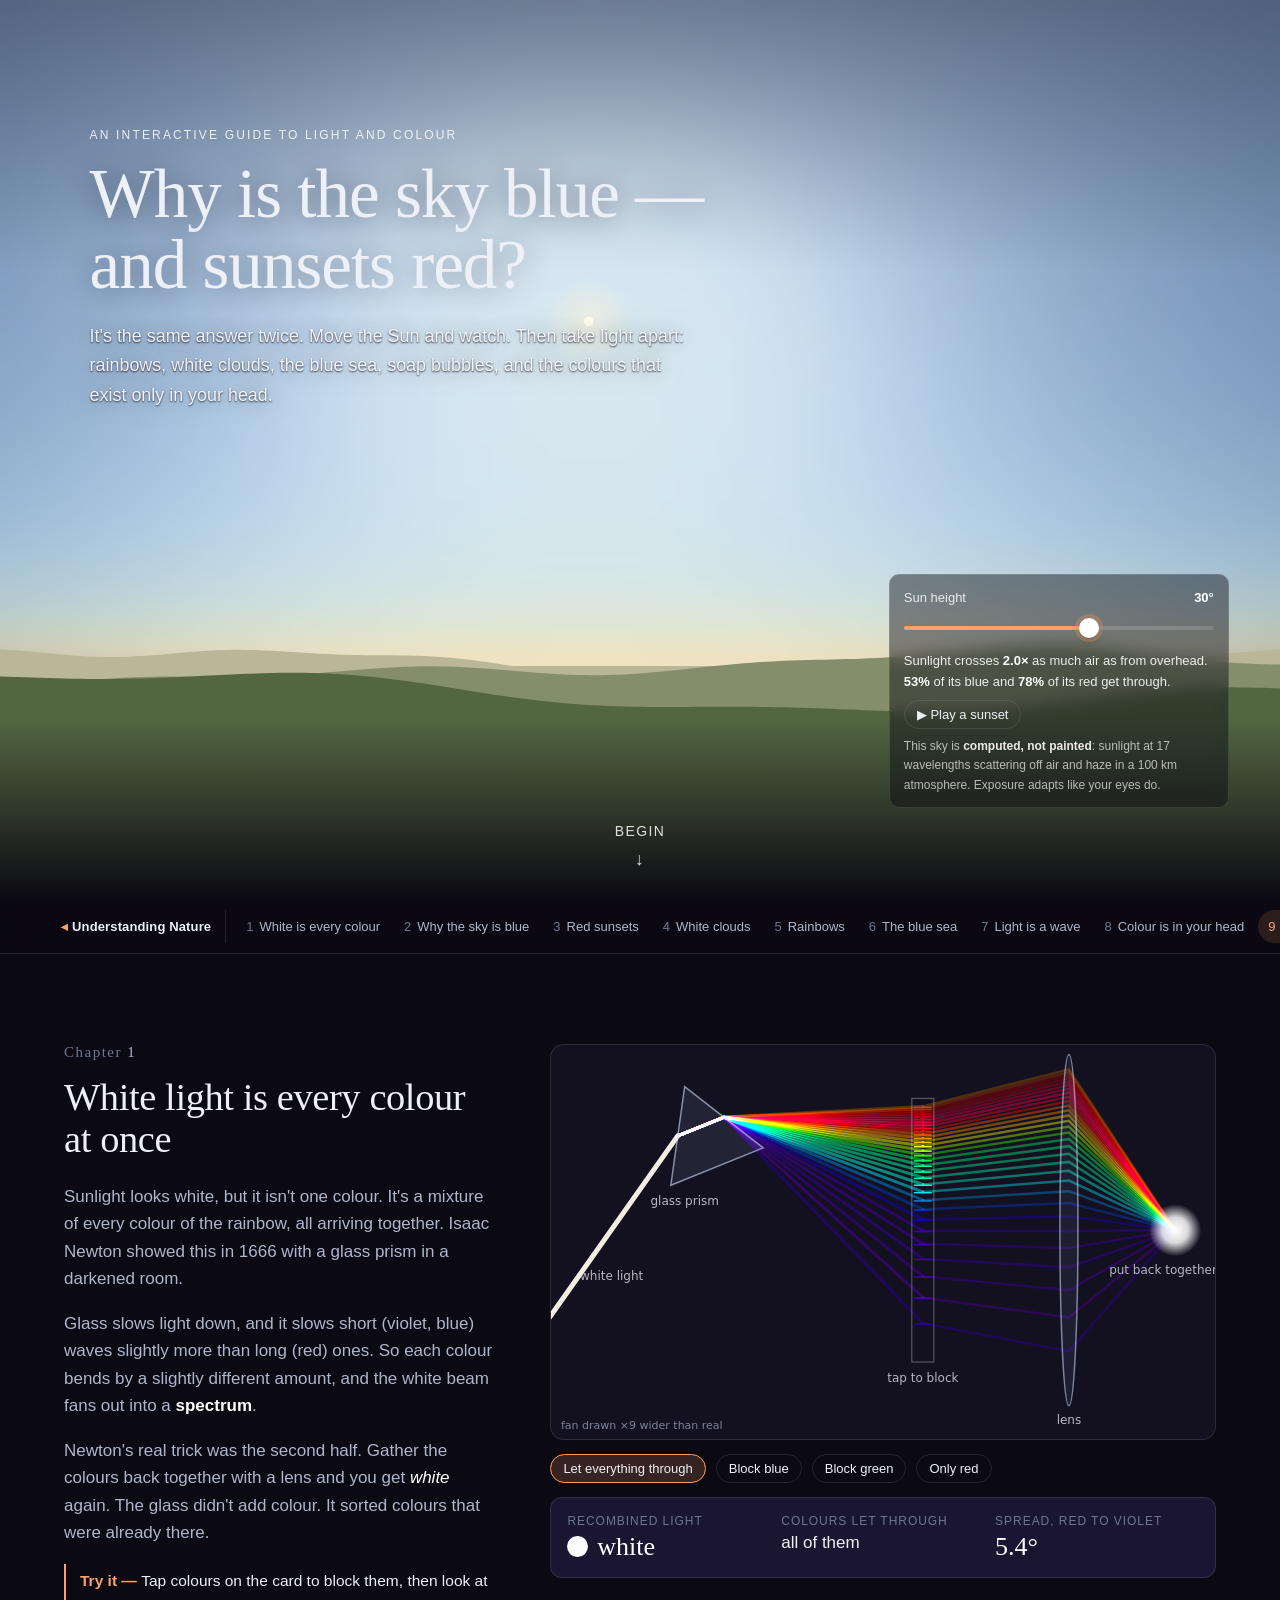
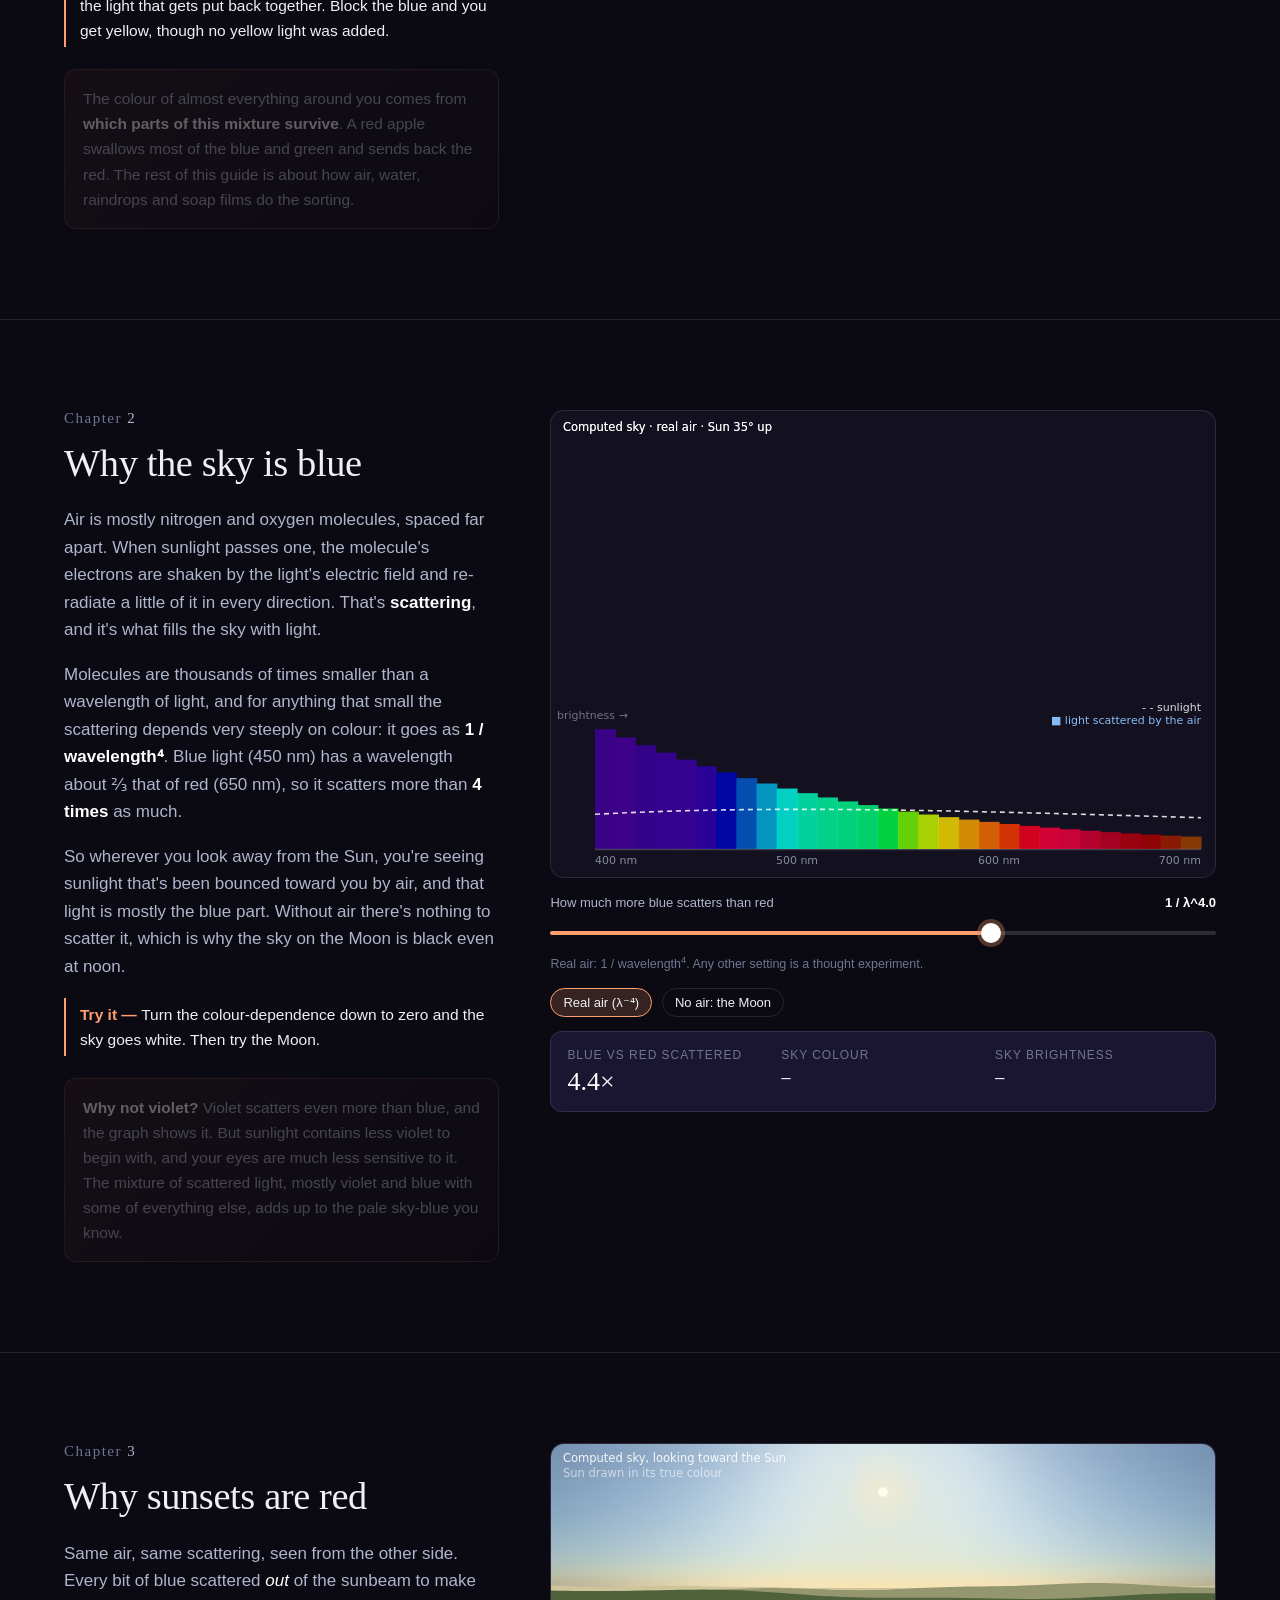
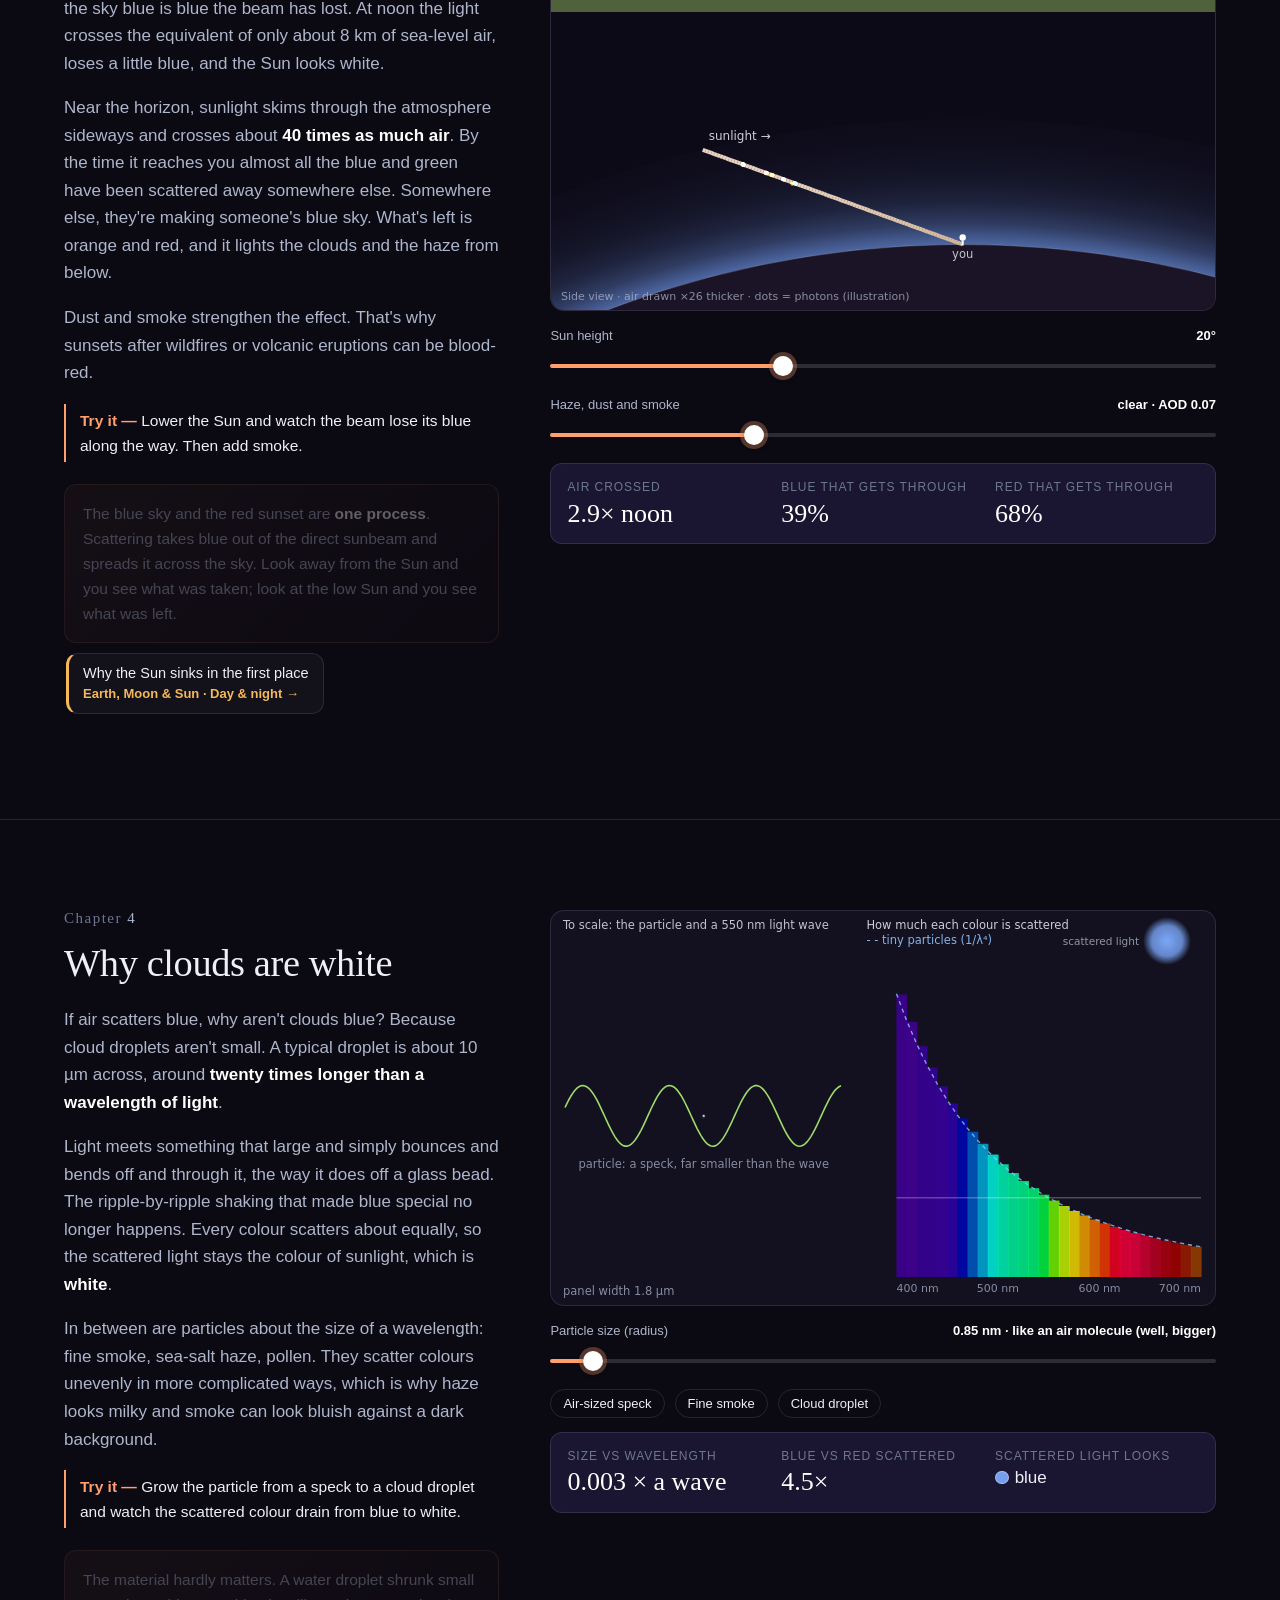
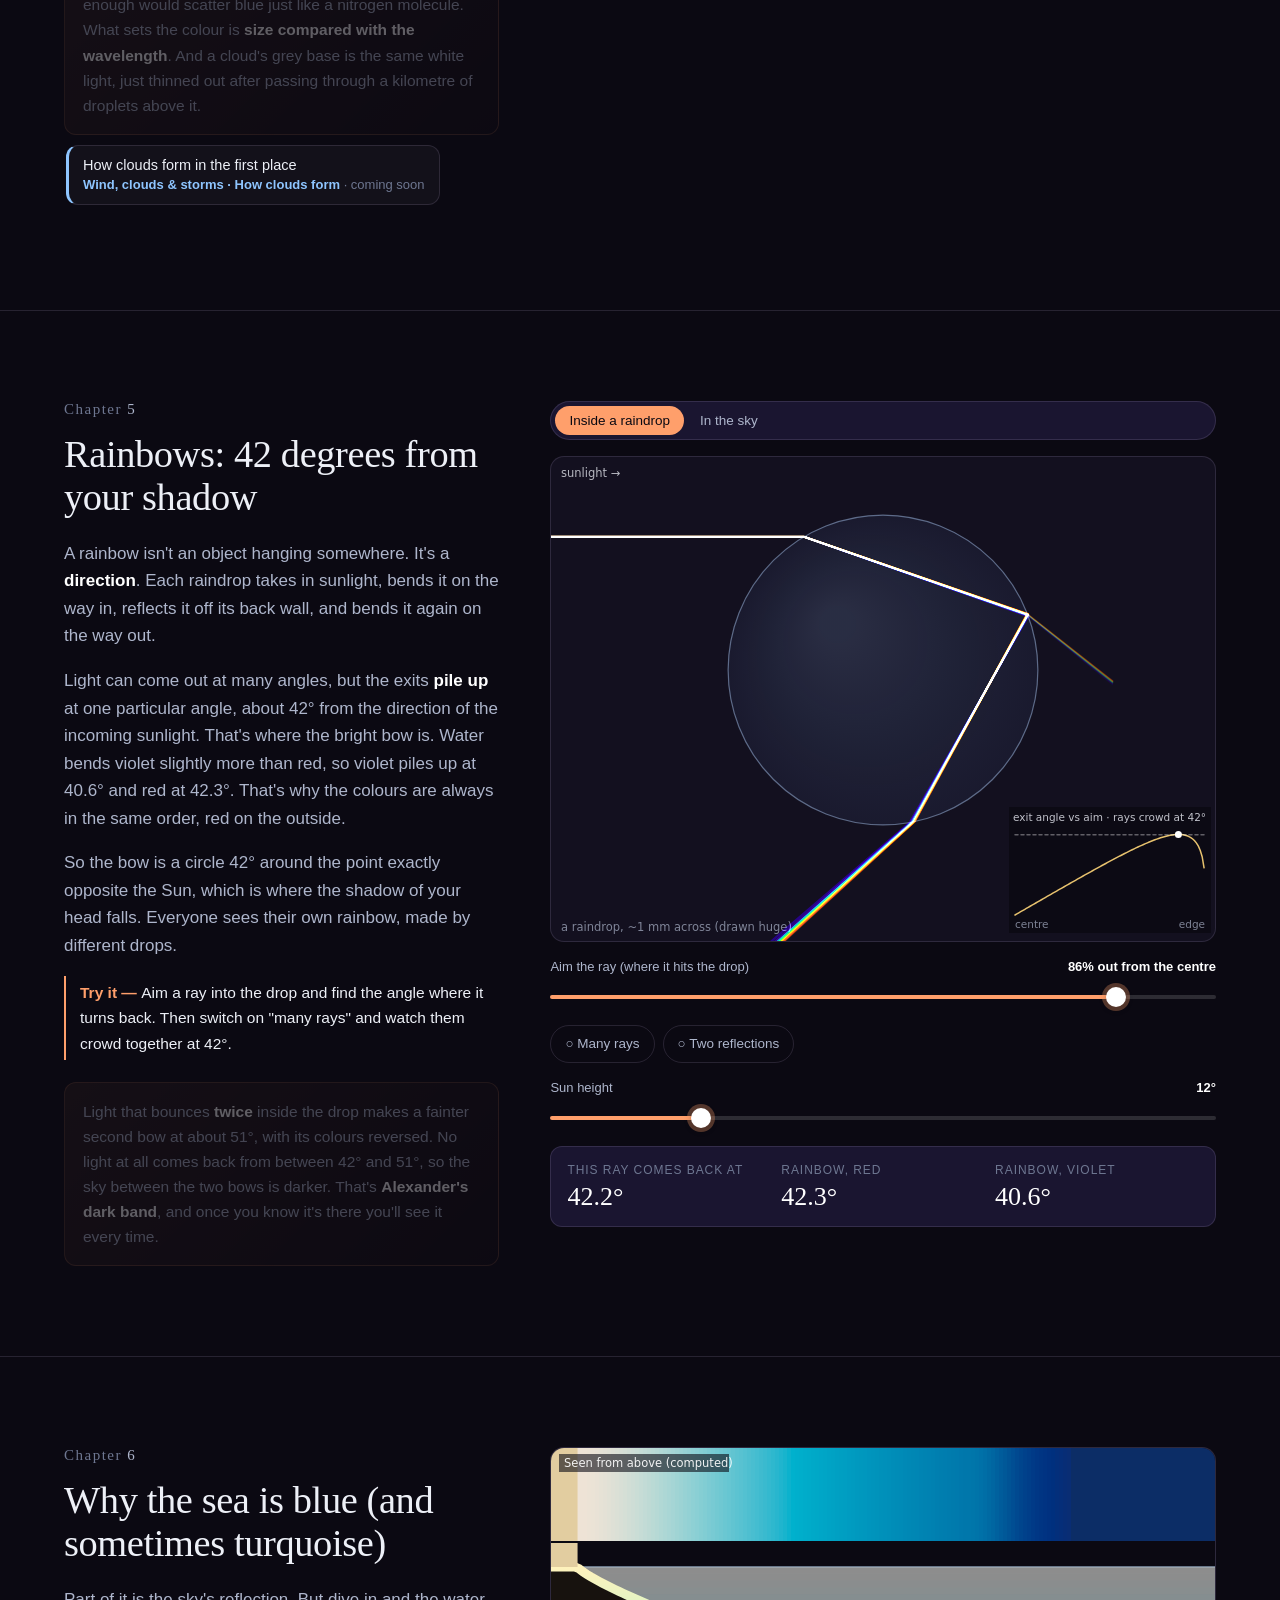
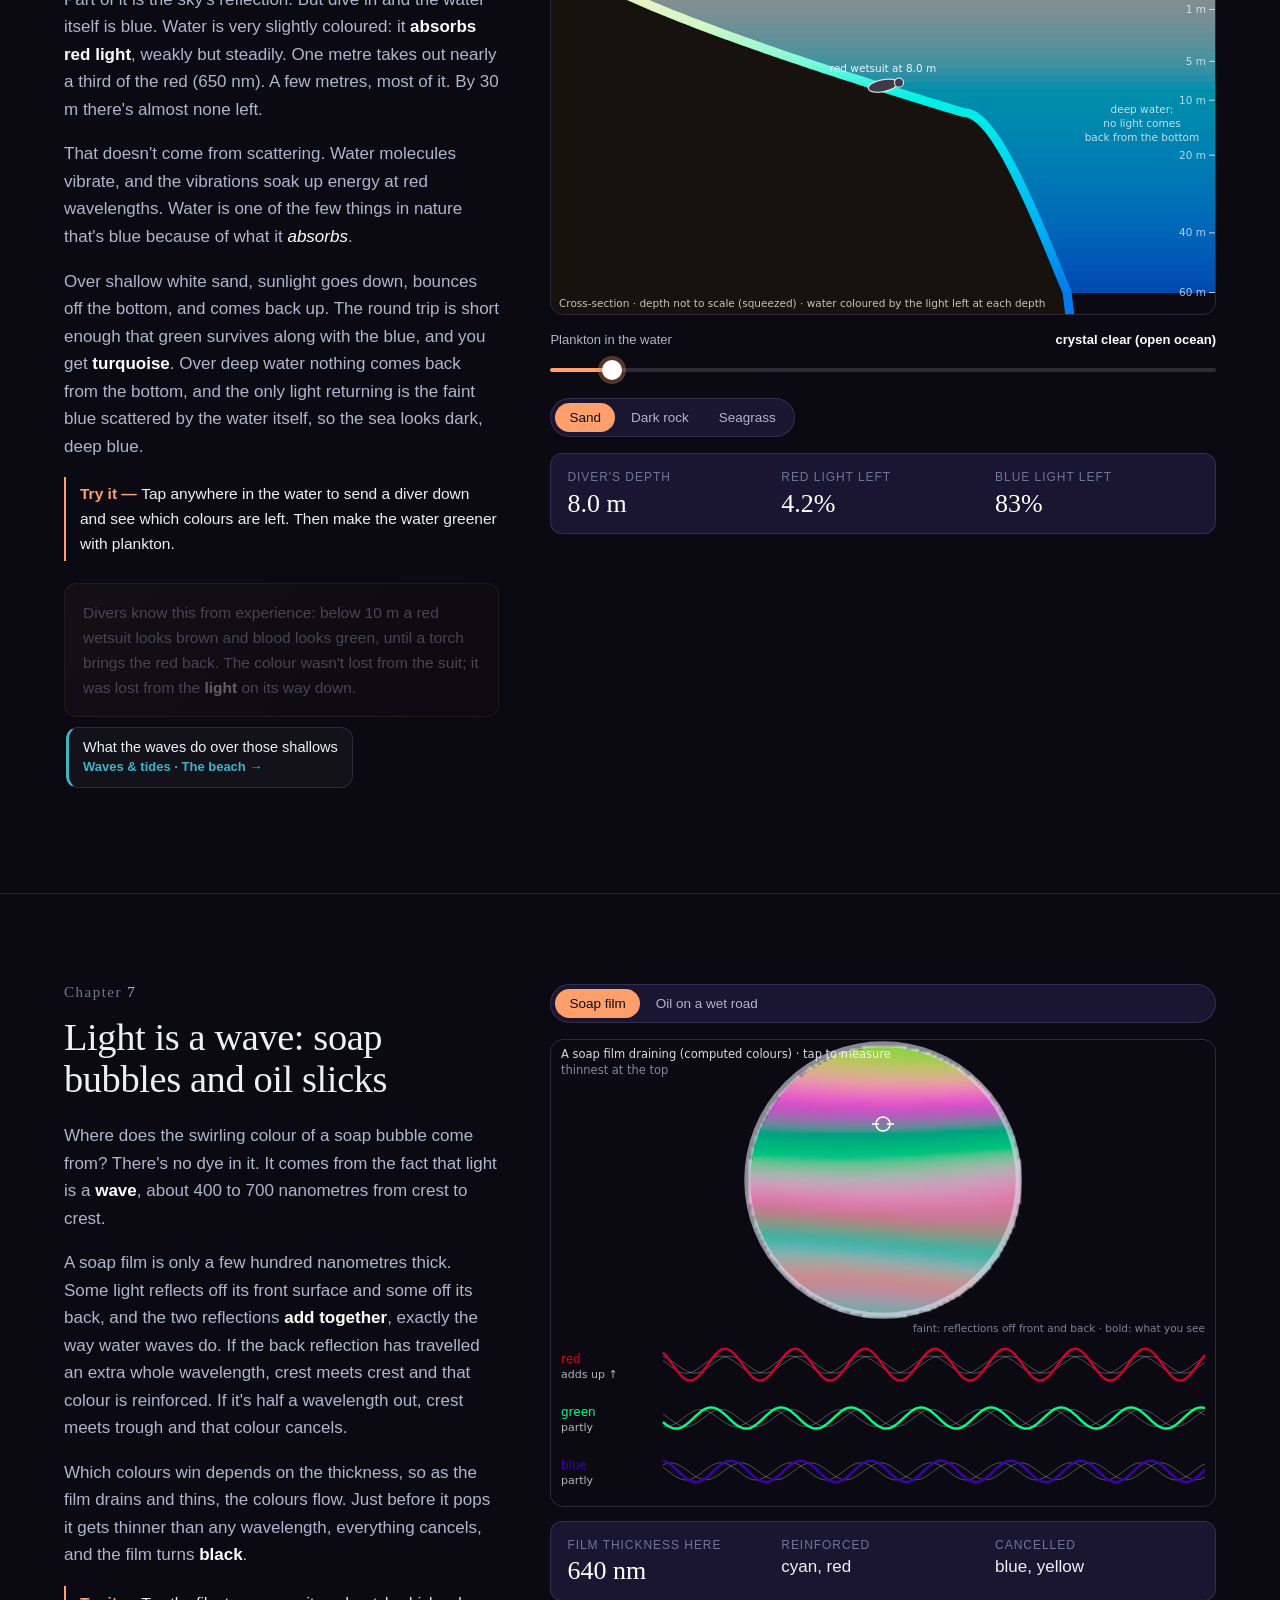
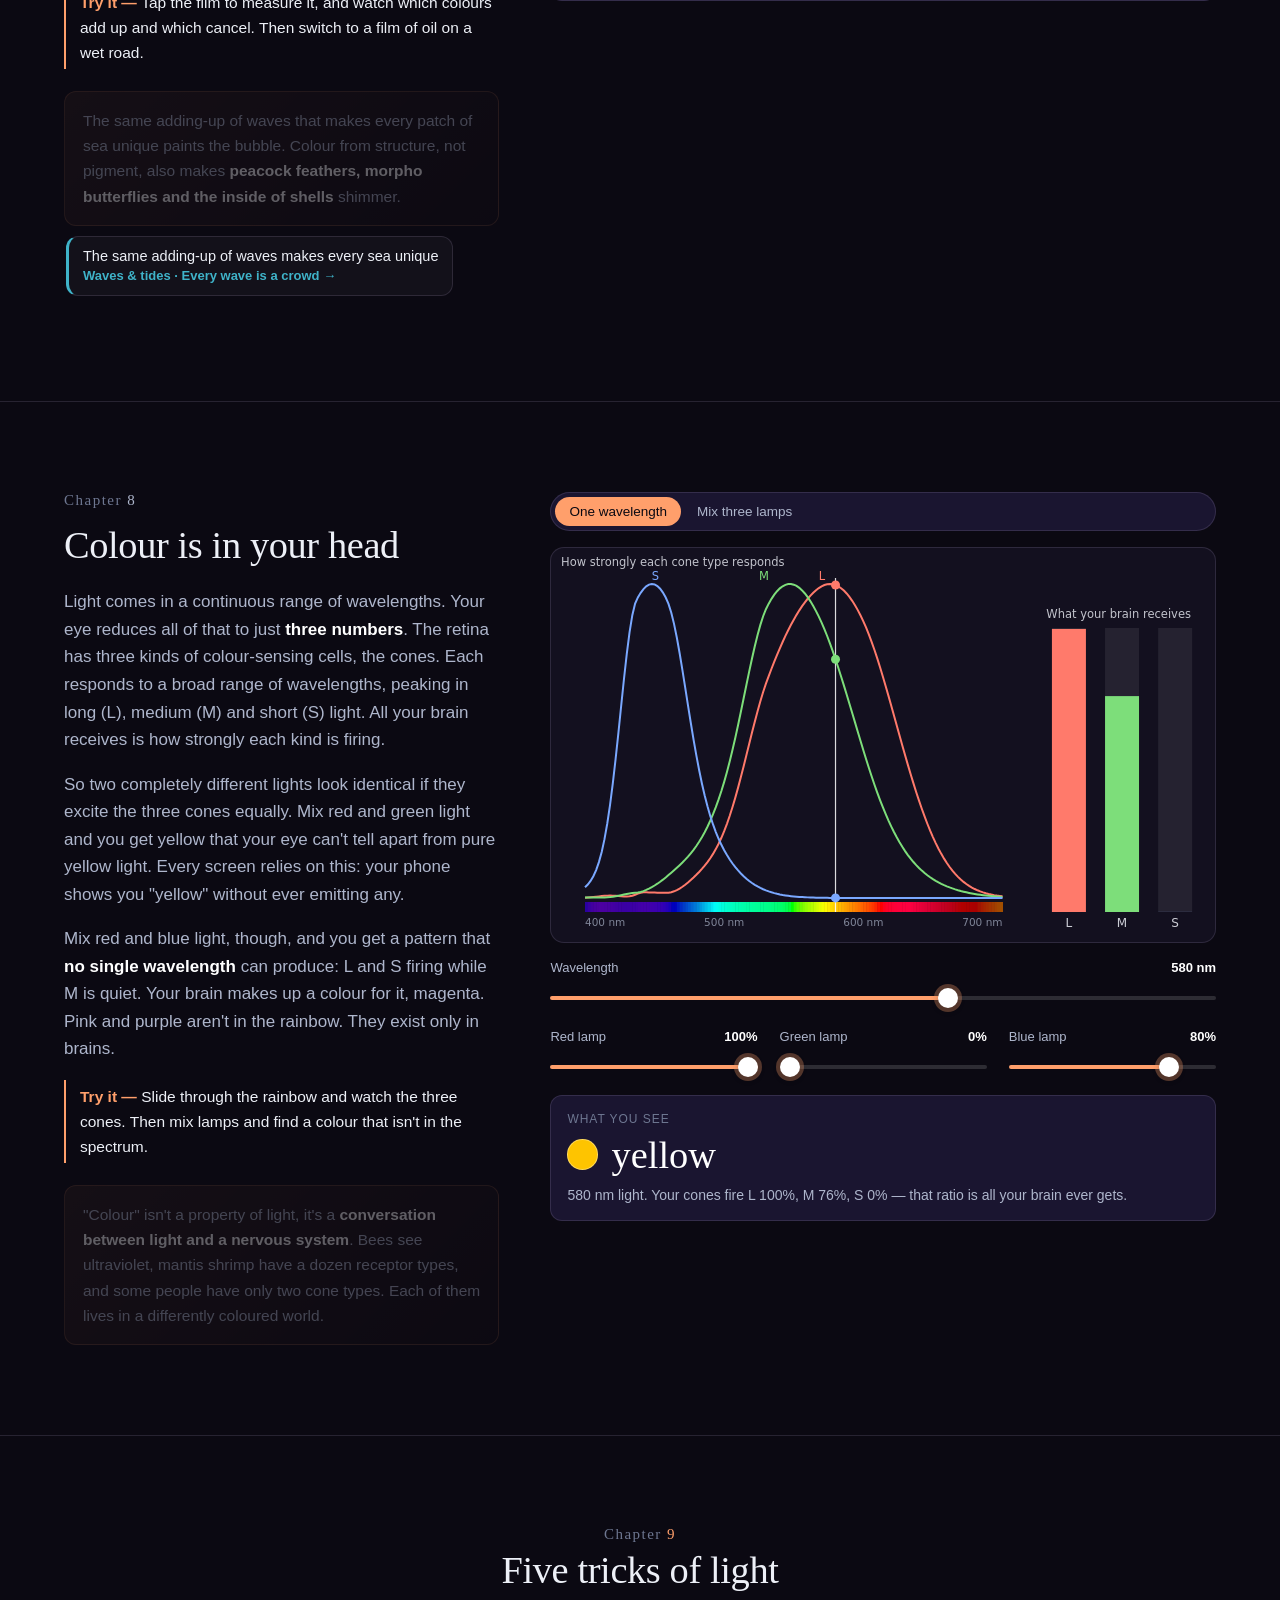
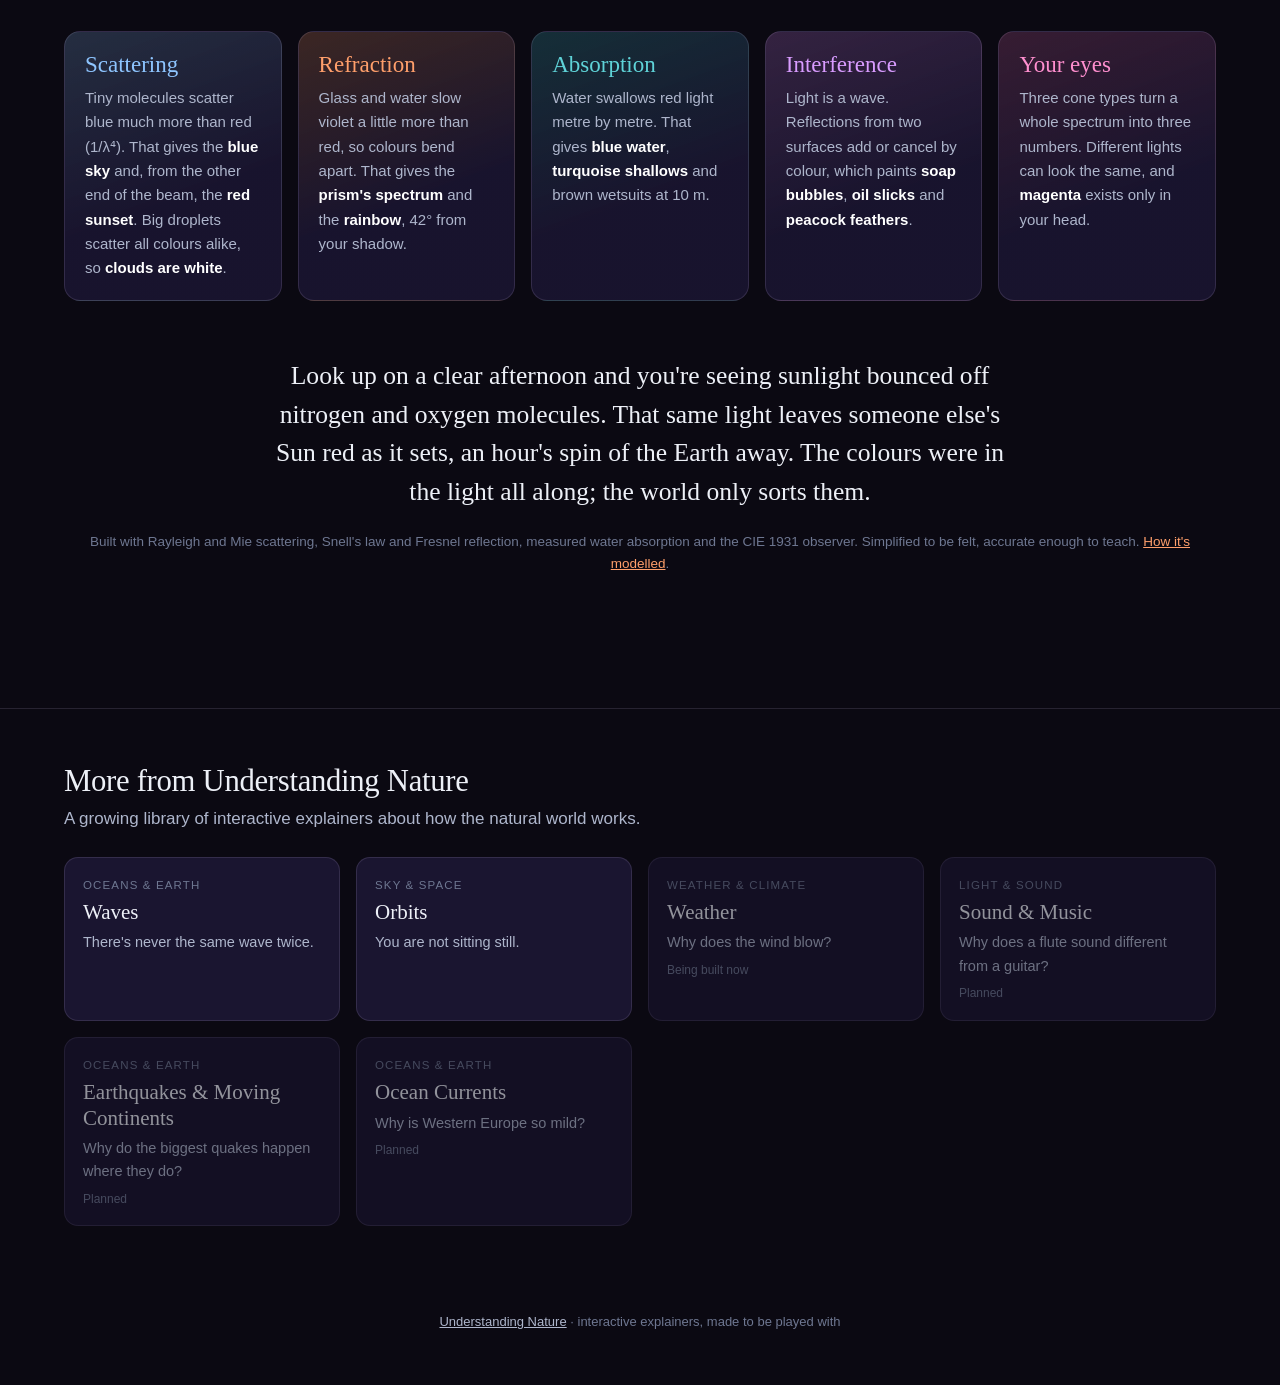
==== commit 55095f4a: "light: chapters 4–8 (Mie clouds, droplet ray-tracing + computed rainbow sky, sea colour from measure" ====
--- a/site/light/index.html
+++ b/site/light/index.html
@@ -24,7 +24,7 @@
   <canvas id="hero-sky" aria-label="A computed sky. Move the Sun to see it change from blue to sunset."></canvas>
   <div class="hero-copy">
     <p class="kicker">An interactive guide to light and colour</p>
-    <h1>Why is the sky blue —<br>and sunsets red?</h1>
+    <h1>Why is the sky blue — <br>and sunsets red?</h1>
     <p class="lede">It's the same answer twice. Move the Sun and watch. Then take light apart: rainbows, white clouds, the blue sea, soap bubbles, and the colours that exist only in your head.</p>
   </div>
   <div class="hero-caption">
@@ -60,7 +60,7 @@
     <h2>White light is every colour at once</h2>
     <p>Sunlight looks white, but it isn't one colour. It's a mixture of every colour of the rainbow, all arriving together. Isaac Newton showed this in 1666 with a glass prism in a darkened room.</p>
     <p>Glass slows light down, and it slows short (violet, blue) waves slightly more than long (red) ones. So each colour bends by a slightly different amount, and the white beam fans out into a <strong>spectrum</strong>.</p>
-    <p>Newton's real trick was the second half. Gather the colours back together with a lens and you get <em>white</em> again. The glass didn't add colour. It sorted colours that were already there.</p>
+    <p class="after">Newton's real trick was the second half. Gather the colours back together with a lens and you get <em>white</em> again. The glass didn't add colour. It sorted colours that were already there.</p>
     <p class="try">Tap colours on the card to block them, then look at the light that gets put back together. Block the blue and you get yellow, though no yellow light was added.</p>
     <aside class="aha">
       <p>The colour of almost everything around you comes from <strong>which parts of this mixture survive</strong>. A red apple swallows most of the blue and green and sends back the red. The rest of this guide is about how air, water, raindrops and soap films do the sorting.</p>
@@ -89,7 +89,7 @@
     <h2>Why the sky is blue</h2>
     <p>Air is mostly nitrogen and oxygen molecules, spaced far apart. When sunlight passes one, the molecule's electrons are shaken by the light's electric field and re-radiate a little of it in every direction. That's <strong>scattering</strong>, and it's what fills the sky with light.</p>
     <p>Molecules are thousands of times smaller than a wavelength of light, and for anything that small the scattering depends very steeply on colour: it goes as <strong>1 / wavelength⁴</strong>. Blue light (450 nm) has a wavelength about ⅔ that of red (650 nm), so it scatters more than <strong>4 times</strong> as much.</p>
-    <p>So wherever you look away from the Sun, you're seeing sunlight that's been bounced toward you by air, and that light is mostly the blue part. Without air there's nothing to scatter it, which is why the sky on the Moon is black even at noon.</p>
+    <p class="after">So wherever you look away from the Sun, you're seeing sunlight that's been bounced toward you by air, and that light is mostly the blue part. Without air there's nothing to scatter it, which is why the sky on the Moon is black even at noon.</p>
     <p class="try">Turn the colour-dependence down to zero and the sky goes white. Then try the Moon.</p>
     <aside class="aha">
       <p><strong>Why not violet?</strong> Violet scatters even more than blue, and the graph shows it. But sunlight contains less violet to begin with, and your eyes are much less sensitive to it. The mixture of scattered light, mostly violet and blue with some of everything else, adds up to the pale sky-blue you know.</p>
@@ -123,7 +123,7 @@
     <h2>Why sunsets are red</h2>
     <p>Same air, same scattering, seen from the other side. Every bit of blue scattered <em>out</em> of the sunbeam to make the sky blue is blue the beam has lost. At noon the light crosses the equivalent of only about 8 km of sea-level air, loses a little blue, and the Sun looks white.</p>
     <p>Near the horizon, sunlight skims through the atmosphere sideways and crosses about <strong>40 times as much air</strong>. By the time it reaches you almost all the blue and green have been scattered away somewhere else. Somewhere else, they're making someone's blue sky. What's left is orange and red, and it lights the clouds and the haze from below.</p>
-    <p>Dust and smoke strengthen the effect. That's why sunsets after wildfires or volcanic eruptions can be blood-red.</p>
+    <p class="after">Dust and smoke strengthen the effect. That's why sunsets after wildfires or volcanic eruptions can be blood-red.</p>
     <p class="try">Lower the Sun and watch the beam lose its blue along the way. Then add smoke.</p>
     <aside class="aha">
       <p>The blue sky and the red sunset are <strong>one process</strong>. Scattering takes blue out of the direct sunbeam and spreads it across the sky. Look away from the Sun and you see what was taken; look at the low Sun and you see what was left.</p>
@@ -156,7 +156,7 @@
     <h2>Why clouds are white</h2>
     <p>If air scatters blue, why aren't clouds blue? Because cloud droplets aren't small. A typical droplet is about 10 µm across, around <strong>twenty times longer than a wavelength of light</strong>.</p>
     <p>Light meets something that large and simply bounces and bends off and through it, the way it does off a glass bead. The ripple-by-ripple shaking that made blue special no longer happens. Every colour scatters about equally, so the scattered light stays the colour of sunlight, which is <strong>white</strong>.</p>
-    <p>In between are particles about the size of a wavelength: fine smoke, sea-salt haze, pollen. They scatter colours unevenly in more complicated ways, which is why haze looks milky and smoke can look bluish against a dark background.</p>
+    <p class="after">In between are particles about the size of a wavelength: fine smoke, sea-salt haze, pollen. They scatter colours unevenly in more complicated ways, which is why haze looks milky and smoke can look bluish against a dark background.</p>
     <p class="try">Grow the particle from a speck to a cloud droplet and watch the scattered colour drain from blue to white.</p>
     <aside class="aha">
       <p>The material hardly matters. A water droplet shrunk small enough would scatter blue just like a nitrogen molecule. What sets the colour is <strong>size compared with the wavelength</strong>. And a cloud's grey base is the same white light, just thinned out after passing through a kilometre of droplets above it.</p>
@@ -190,7 +190,7 @@
     <h2>Rainbows: 42 degrees from your shadow</h2>
     <p>A rainbow isn't an object hanging somewhere. It's a <strong>direction</strong>. Each raindrop takes in sunlight, bends it on the way in, reflects it off its back wall, and bends it again on the way out.</p>
     <p>Light can come out at many angles, but the exits <strong>pile up</strong> at one particular angle, about 42° from the direction of the incoming sunlight. That's where the bright bow is. Water bends violet slightly more than red, so violet piles up at 40.6° and red at 42.3°. That's why the colours are always in the same order, red on the outside.</p>
-    <p>So the bow is a circle 42° around the point exactly opposite the Sun, which is where the shadow of your head falls. Everyone sees their own rainbow, made by different drops.</p>
+    <p class="after">So the bow is a circle 42° around the point exactly opposite the Sun, which is where the shadow of your head falls. Everyone sees their own rainbow, made by different drops.</p>
     <p class="try">Aim a ray into the drop and find the angle where it turns back. Then switch on "many rays" and watch them crowd together at 42°.</p>
     <aside class="aha">
       <p>Light that bounces <strong>twice</strong> inside the drop makes a fainter second bow at about 51°, with its colours reversed. No light at all comes back from between 42° and 51°, so the sky between the two bows is darker. That's <strong>Alexander's dark band</strong>, and once you know it's there you'll see it every time.</p>
@@ -231,9 +231,9 @@
   <div class="text">
     <p class="num">6</p>
     <h2>Why the sea is blue (and sometimes turquoise)</h2>
-    <p>Part of it is the sky's reflection. But dive in and the water itself is blue. Water is very slightly coloured: it <strong>absorbs red light</strong>, weakly but steadily. One metre takes out about a quarter of the red (650 nm). A few metres, most of it. By 30 m there's almost none left.</p>
+    <p>Part of it is the sky's reflection. But dive in and the water itself is blue. Water is very slightly coloured: it <strong>absorbs red light</strong>, weakly but steadily. One metre takes out nearly a third of the red (650 nm). A few metres, most of it. By 30 m there's almost none left.</p>
     <p>That doesn't come from scattering. Water molecules vibrate, and the vibrations soak up energy at red wavelengths. Water is one of the few things in nature that's blue because of what it <em>absorbs</em>.</p>
-    <p>Over shallow white sand, sunlight goes down, bounces off the bottom, and comes back up. The round trip is short enough that green survives along with the blue, and you get <strong>turquoise</strong>. Over deep water nothing comes back from the bottom, and the only light returning is the faint blue scattered by the water itself, so the sea looks dark, deep blue.</p>
+    <p class="after">Over shallow white sand, sunlight goes down, bounces off the bottom, and comes back up. The round trip is short enough that green survives along with the blue, and you get <strong>turquoise</strong>. Over deep water nothing comes back from the bottom, and the only light returning is the faint blue scattered by the water itself, so the sea looks dark, deep blue.</p>
     <p class="try">Tap anywhere in the water to send a diver down and see which colours are left. Then make the water greener with plankton.</p>
     <aside class="aha">
       <p>Divers know this from experience: below 10 m a red wetsuit looks brown and blood looks green, until a torch brings the red back. The colour wasn't lost from the suit; it was lost from the <strong>light</strong> on its way down.</p>
@@ -267,7 +267,7 @@
     <h2>Light is a wave: soap bubbles and oil slicks</h2>
     <p>Where does the swirling colour of a soap bubble come from? There's no dye in it. It comes from the fact that light is a <strong>wave</strong>, about 400 to 700 nanometres from crest to crest.</p>
     <p>A soap film is only a few hundred nanometres thick. Some light reflects off its front surface and some off its back, and the two reflections <strong>add together</strong>, exactly the way water waves do. If the back reflection has travelled an extra whole wavelength, crest meets crest and that colour is reinforced. If it's half a wavelength out, crest meets trough and that colour cancels.</p>
-    <p>Which colours win depends on the thickness, so as the film drains and thins, the colours flow. Just before it pops it gets thinner than any wavelength, everything cancels, and the film turns <strong>black</strong>.</p>
+    <p class="after">Which colours win depends on the thickness, so as the film drains and thins, the colours flow. Just before it pops it gets thinner than any wavelength, everything cancels, and the film turns <strong>black</strong>.</p>
     <p class="try">Tap the film to measure it, and watch which colours add up and which cancel. Then switch to a film of oil on a wet road.</p>
     <aside class="aha">
       <p>The same adding-up of waves that makes every patch of sea unique paints the bubble. Colour from structure, not pigment, also makes <strong>peacock feathers, morpho butterflies and the inside of shells</strong> shimmer.</p>
@@ -294,7 +294,7 @@
     <h2>Colour is in your head</h2>
     <p>Light comes in a continuous range of wavelengths. Your eye reduces all of that to just <strong>three numbers</strong>. The retina has three kinds of colour-sensing cells, the cones. Each responds to a broad range of wavelengths, peaking in long (L), medium (M) and short (S) light. All your brain receives is how strongly each kind is firing.</p>
     <p>So two completely different lights look identical if they excite the three cones equally. Mix red and green light and you get yellow that your eye can't tell apart from pure yellow light. Every screen relies on this: your phone shows you "yellow" without ever emitting any.</p>
-    <p>Mix red and blue light, though, and you get a pattern that <strong>no single wavelength</strong> can produce: L and S firing while M is quiet. Your brain makes up a colour for it, magenta. Pink and purple aren't in the rainbow. They exist only in brains.</p>
+    <p class="after">Mix red and blue light, though, and you get a pattern that <strong>no single wavelength</strong> can produce: L and S firing while M is quiet. Your brain makes up a colour for it, magenta. Pink and purple aren't in the rainbow. They exist only in brains.</p>
     <p class="try">Slide through the rainbow and watch the three cones. Then mix lamps and find a colour that isn't in the spectrum.</p>
     <aside class="aha">
       <p>"Colour" isn't a property of light, it's a <strong>conversation between light and a nervous system</strong>. Bees see ultraviolet, mantis shrimp have a dozen receptor types, and some people have only two cone types. Each of them lives in a differently coloured world.</p>
--- a/site/light/css/light.css
+++ b/site/light/css/light.css
@@ -44,3 +44,12 @@
 .hero h1 { font-size: clamp(40px, 5.4vw, 76px); }
 .hero-copy { max-width: 780px; }
 .hero .lede { text-shadow: 0 1px 2px rgba(10, 15, 40, 0.8), 0 0 24px rgba(10, 15, 40, 0.6); }
+@media (max-width: 620px) {
+  .hero h1 br { display: none; }
+  .hero h1 { font-size: 38px; }
+  .hero::after { background: linear-gradient(180deg, rgba(var(--bg-rgb), 0.62) 0%, rgba(var(--bg-rgb), 0.38) 40%, rgba(var(--bg-rgb), 0) 56%, rgba(var(--bg-rgb), 0) 80%, var(--bg) 100%); }
+}
+@media (max-width: 960px) {
+  #clouds-canvas { height: min(118vw, 64vh); }
+  .text > .after { margin-top: 0; }
+}
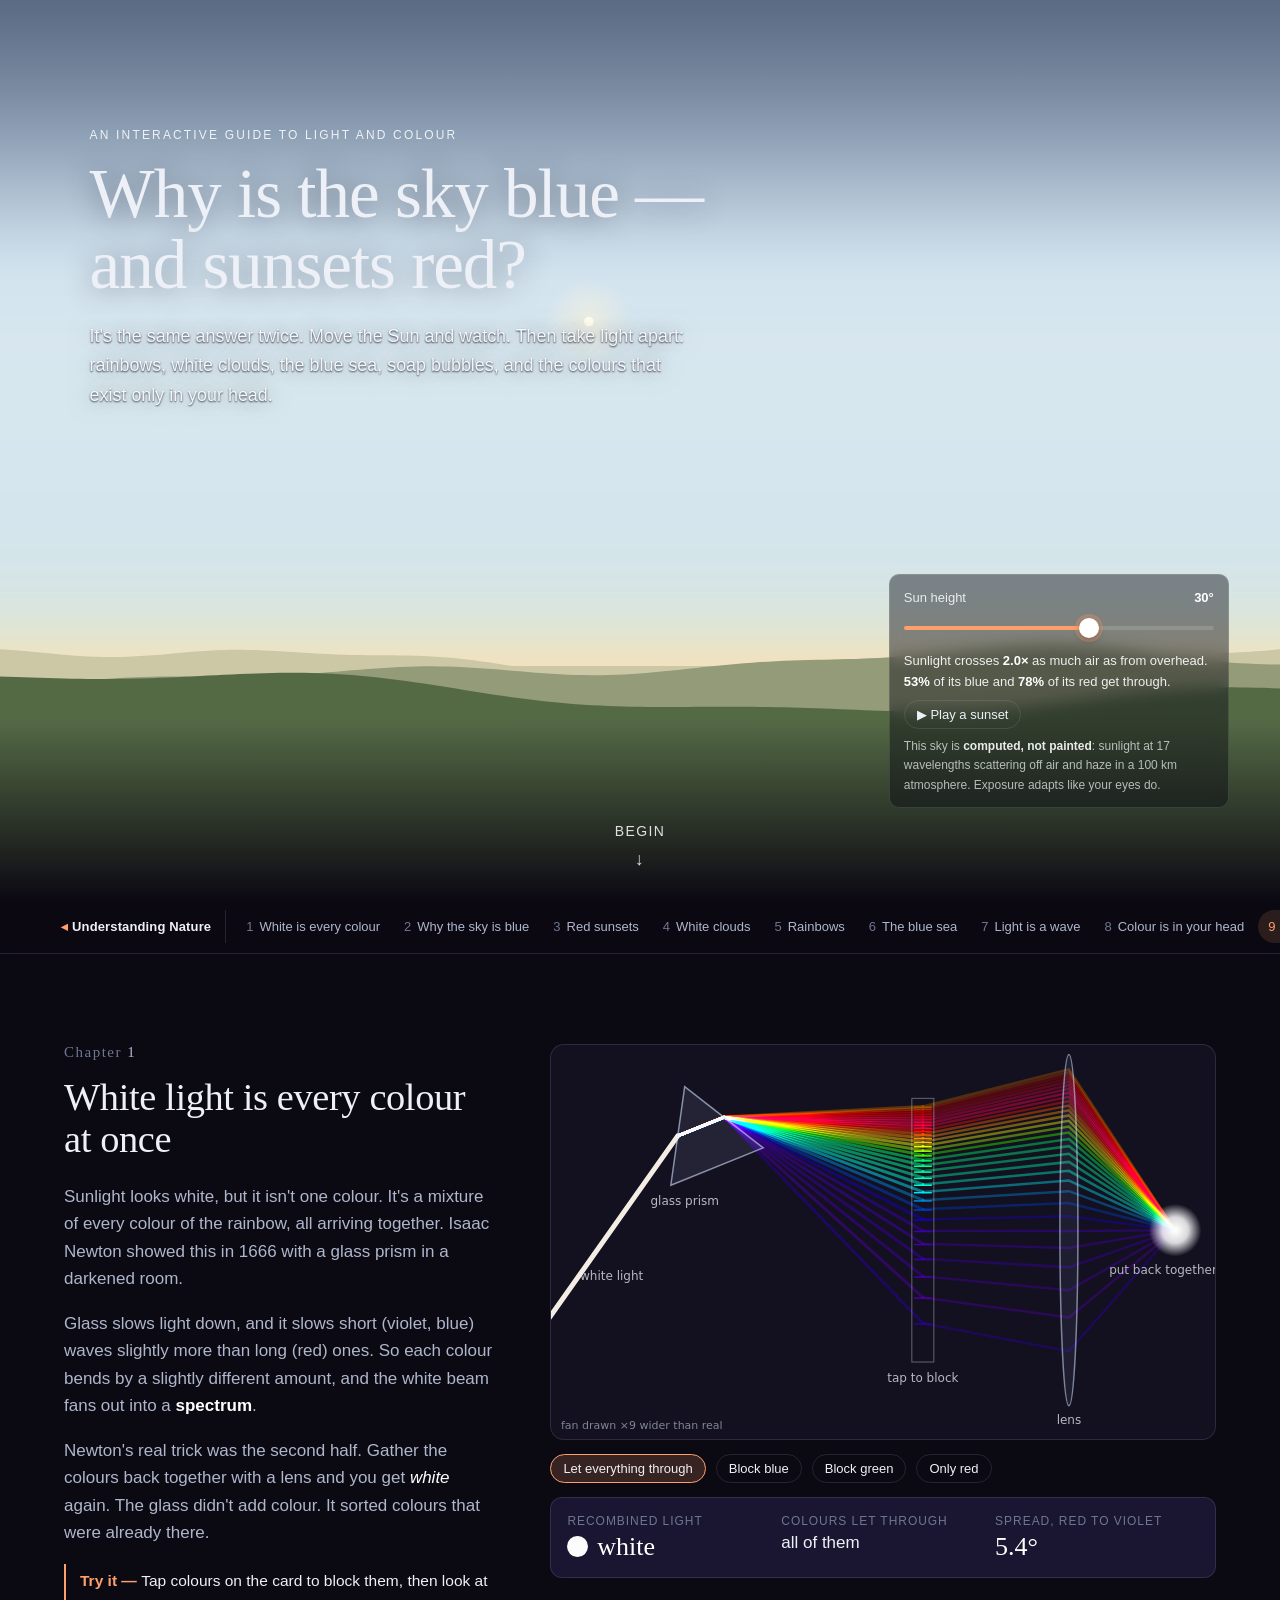
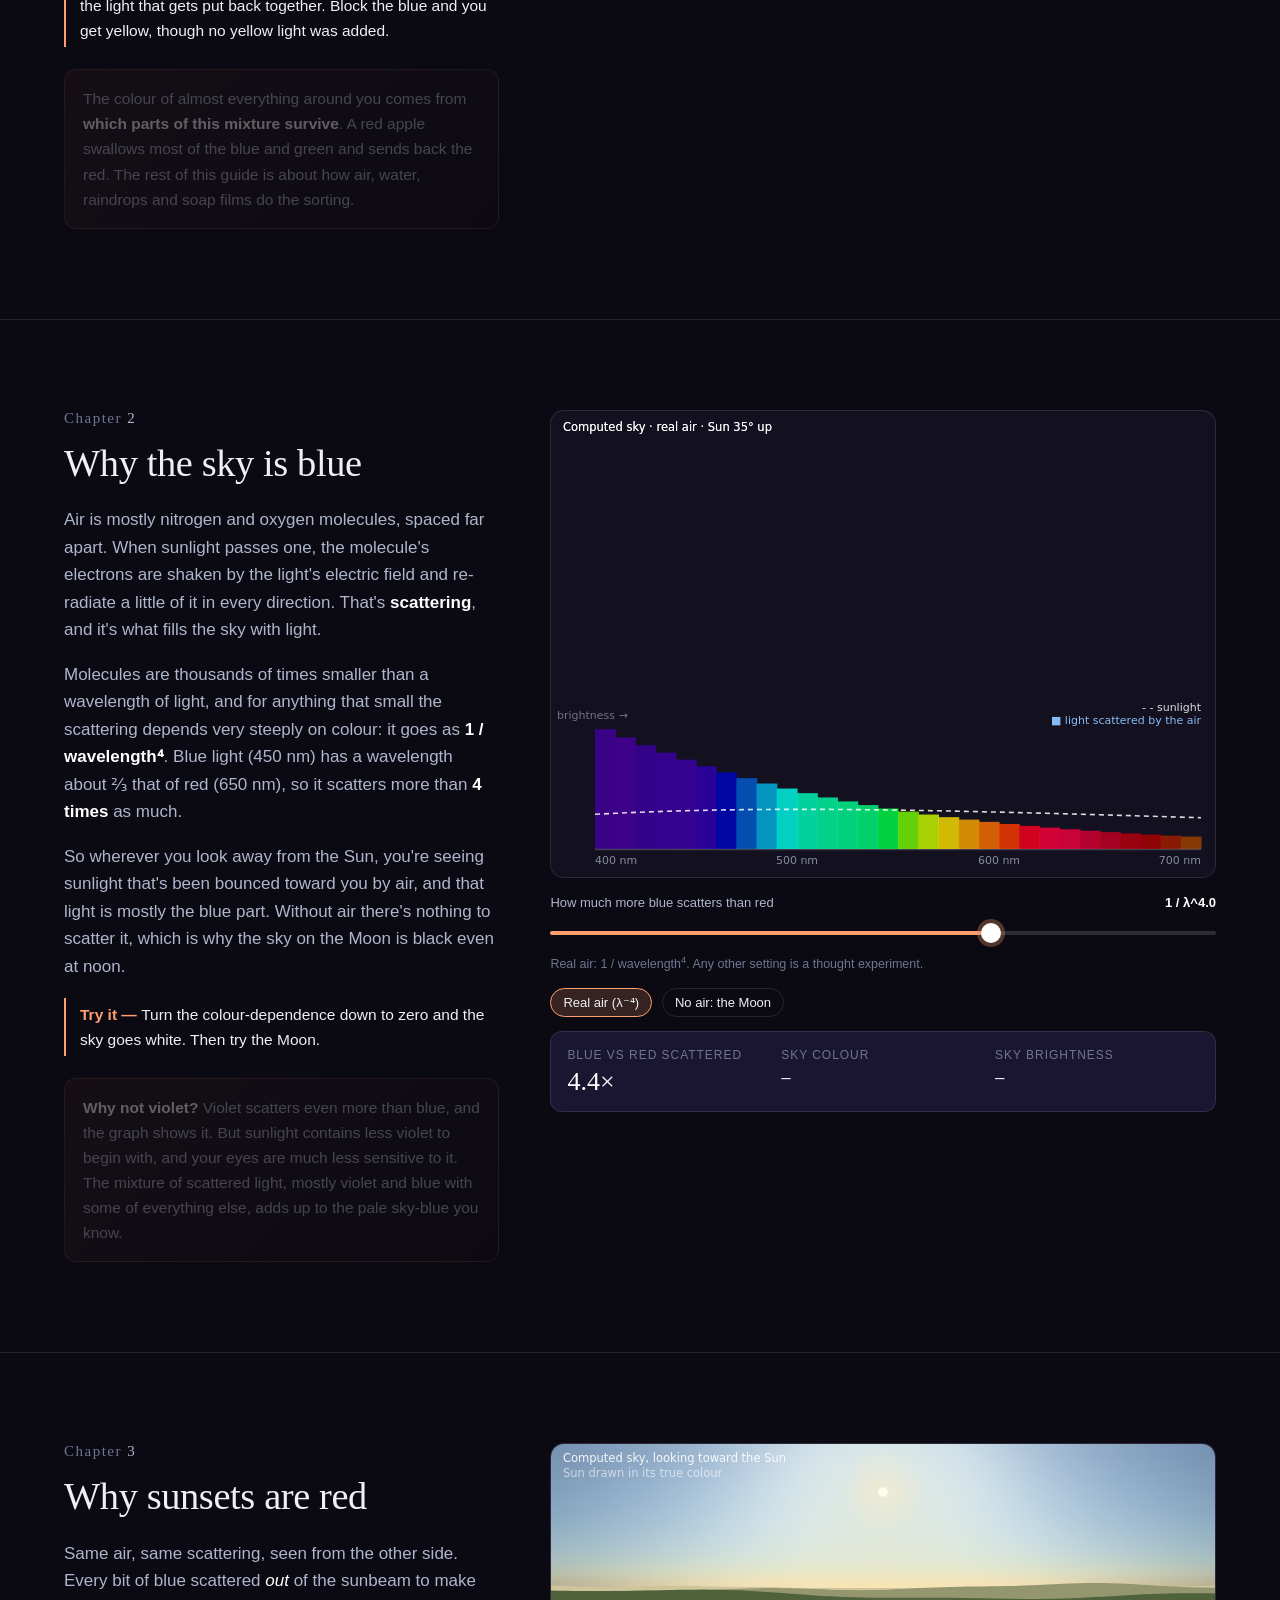
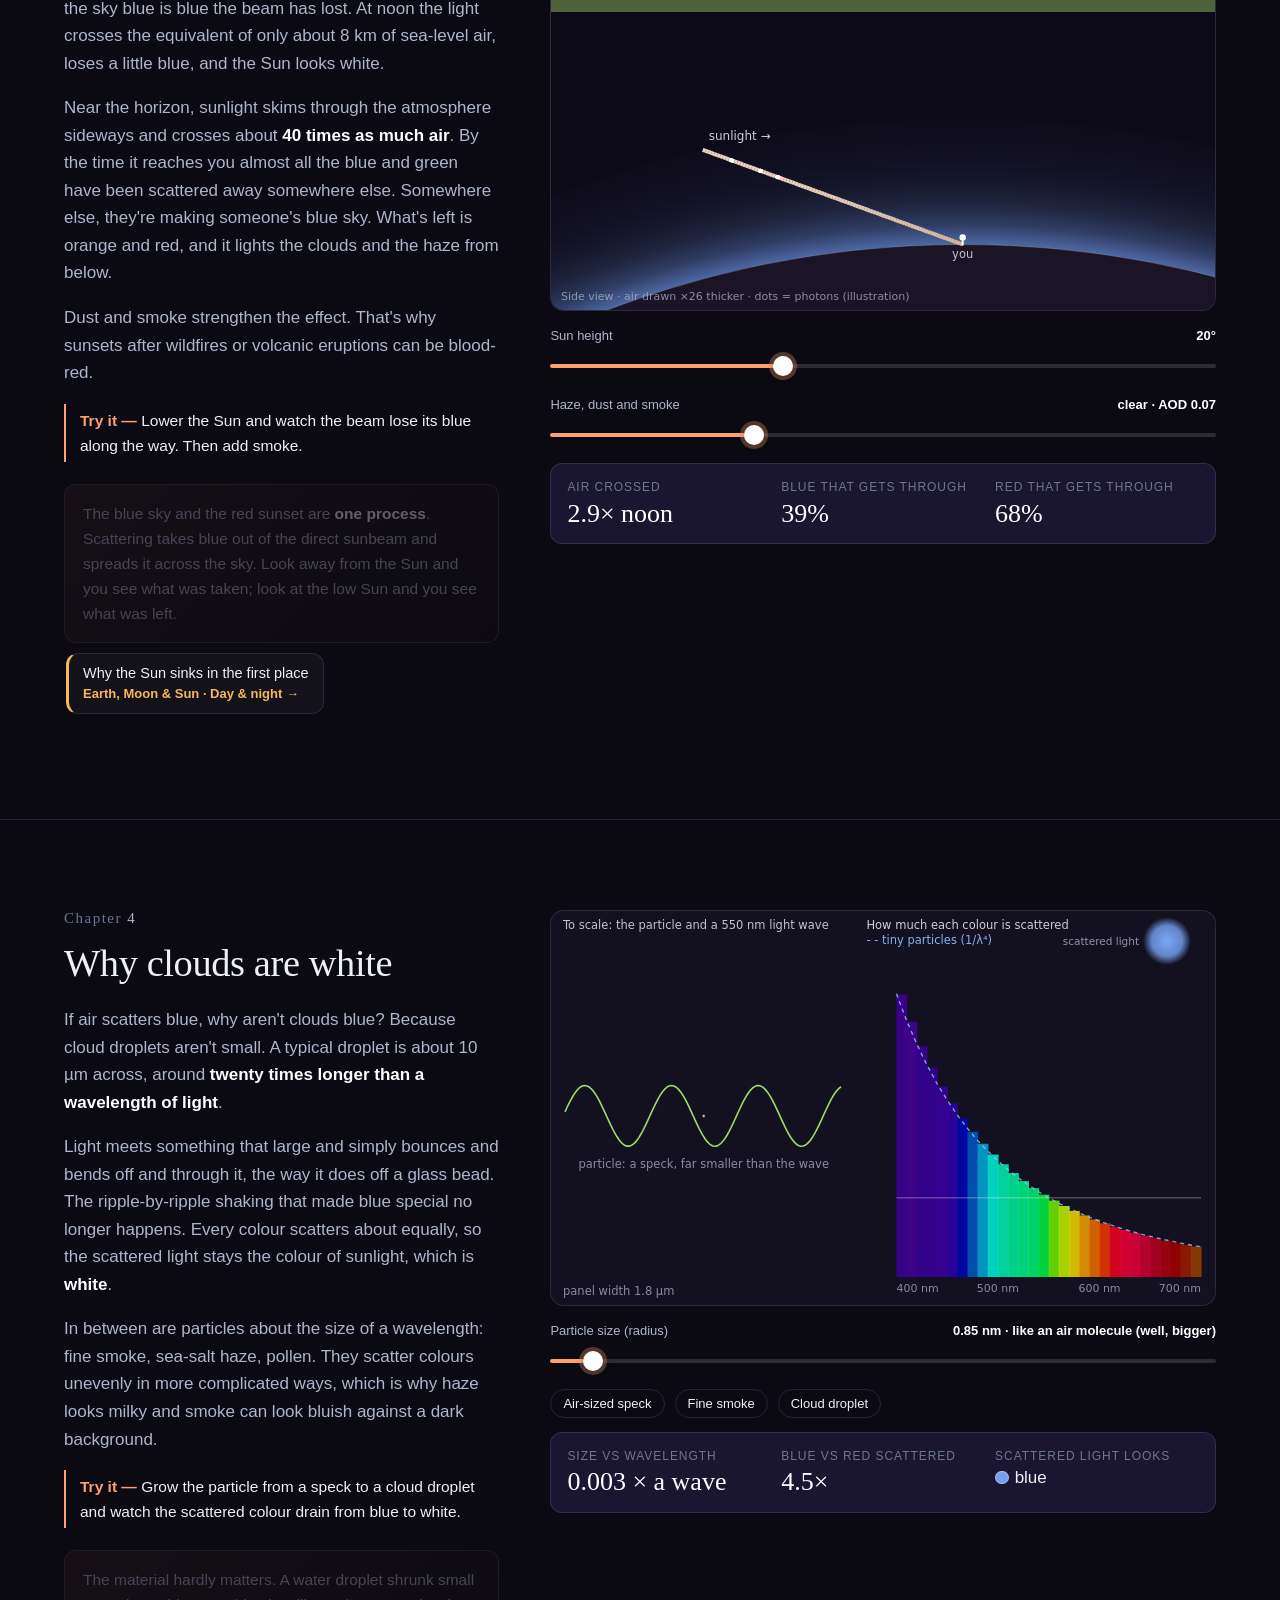
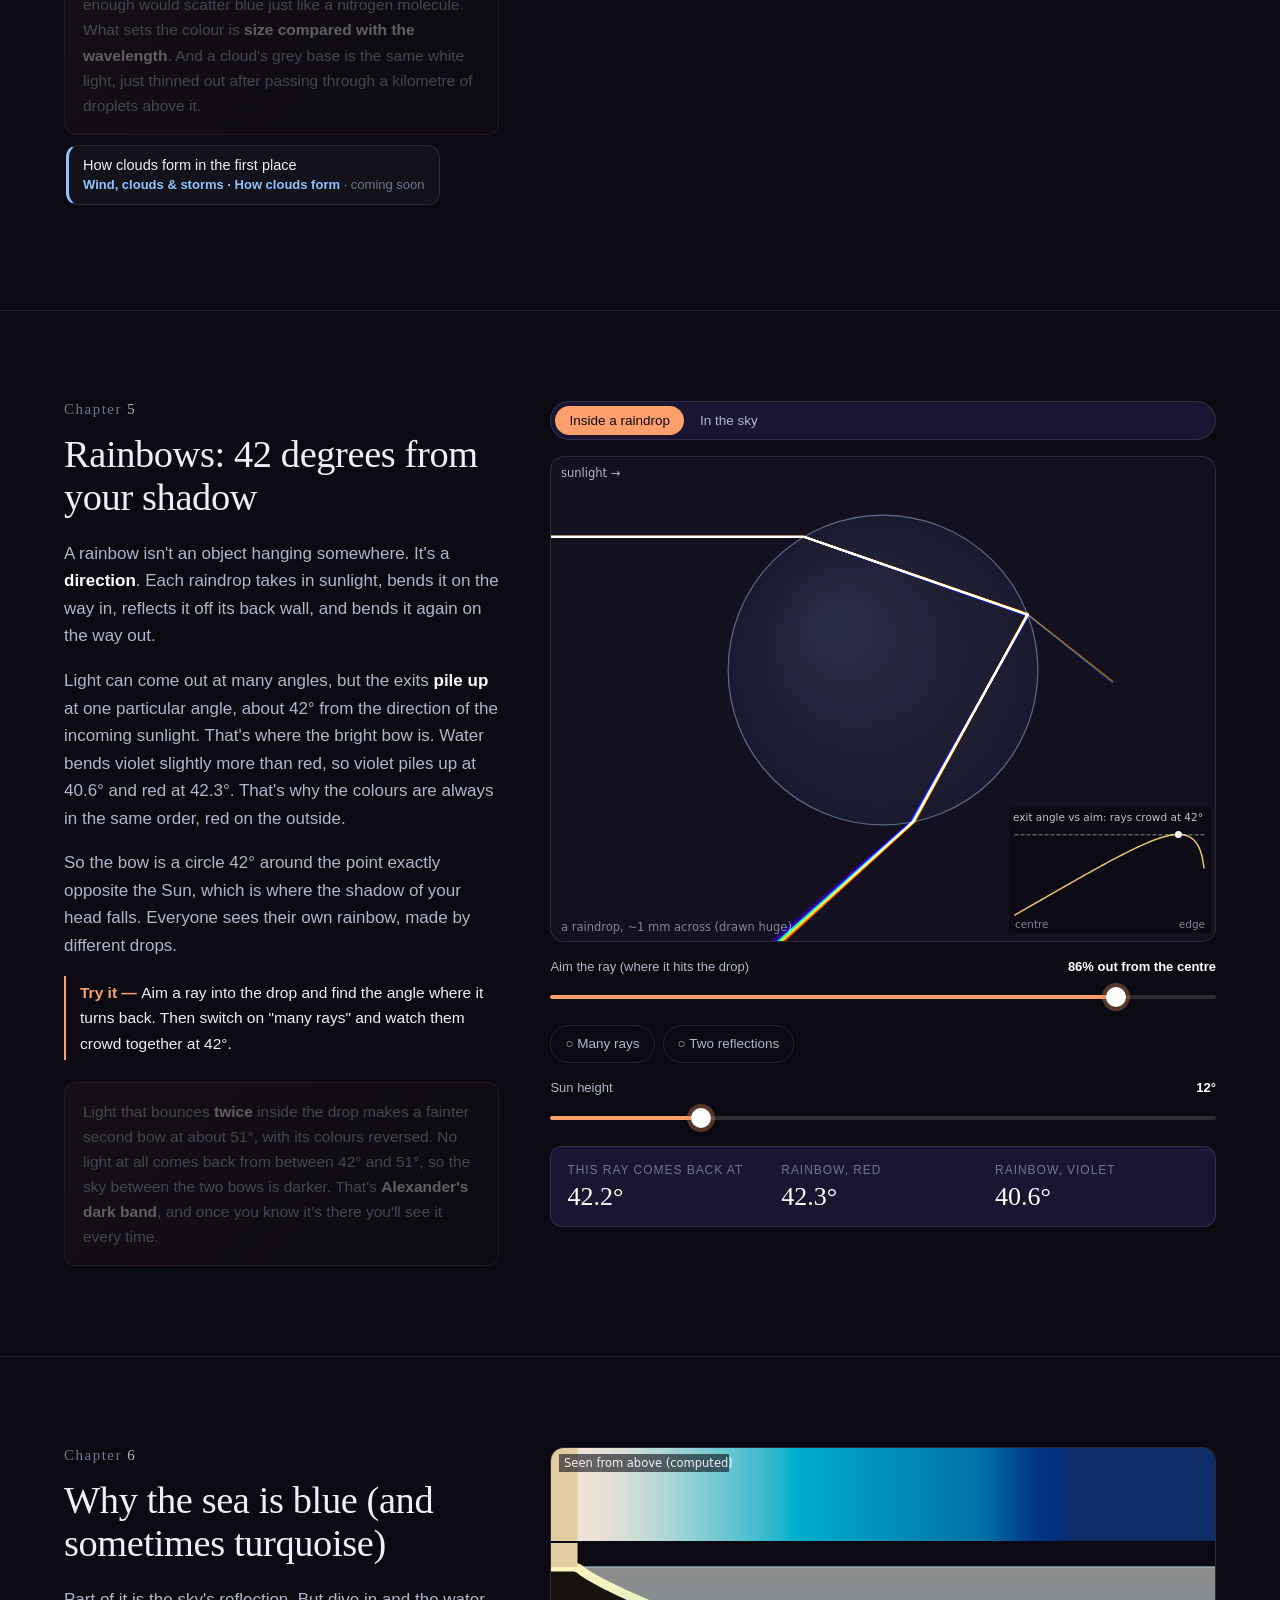
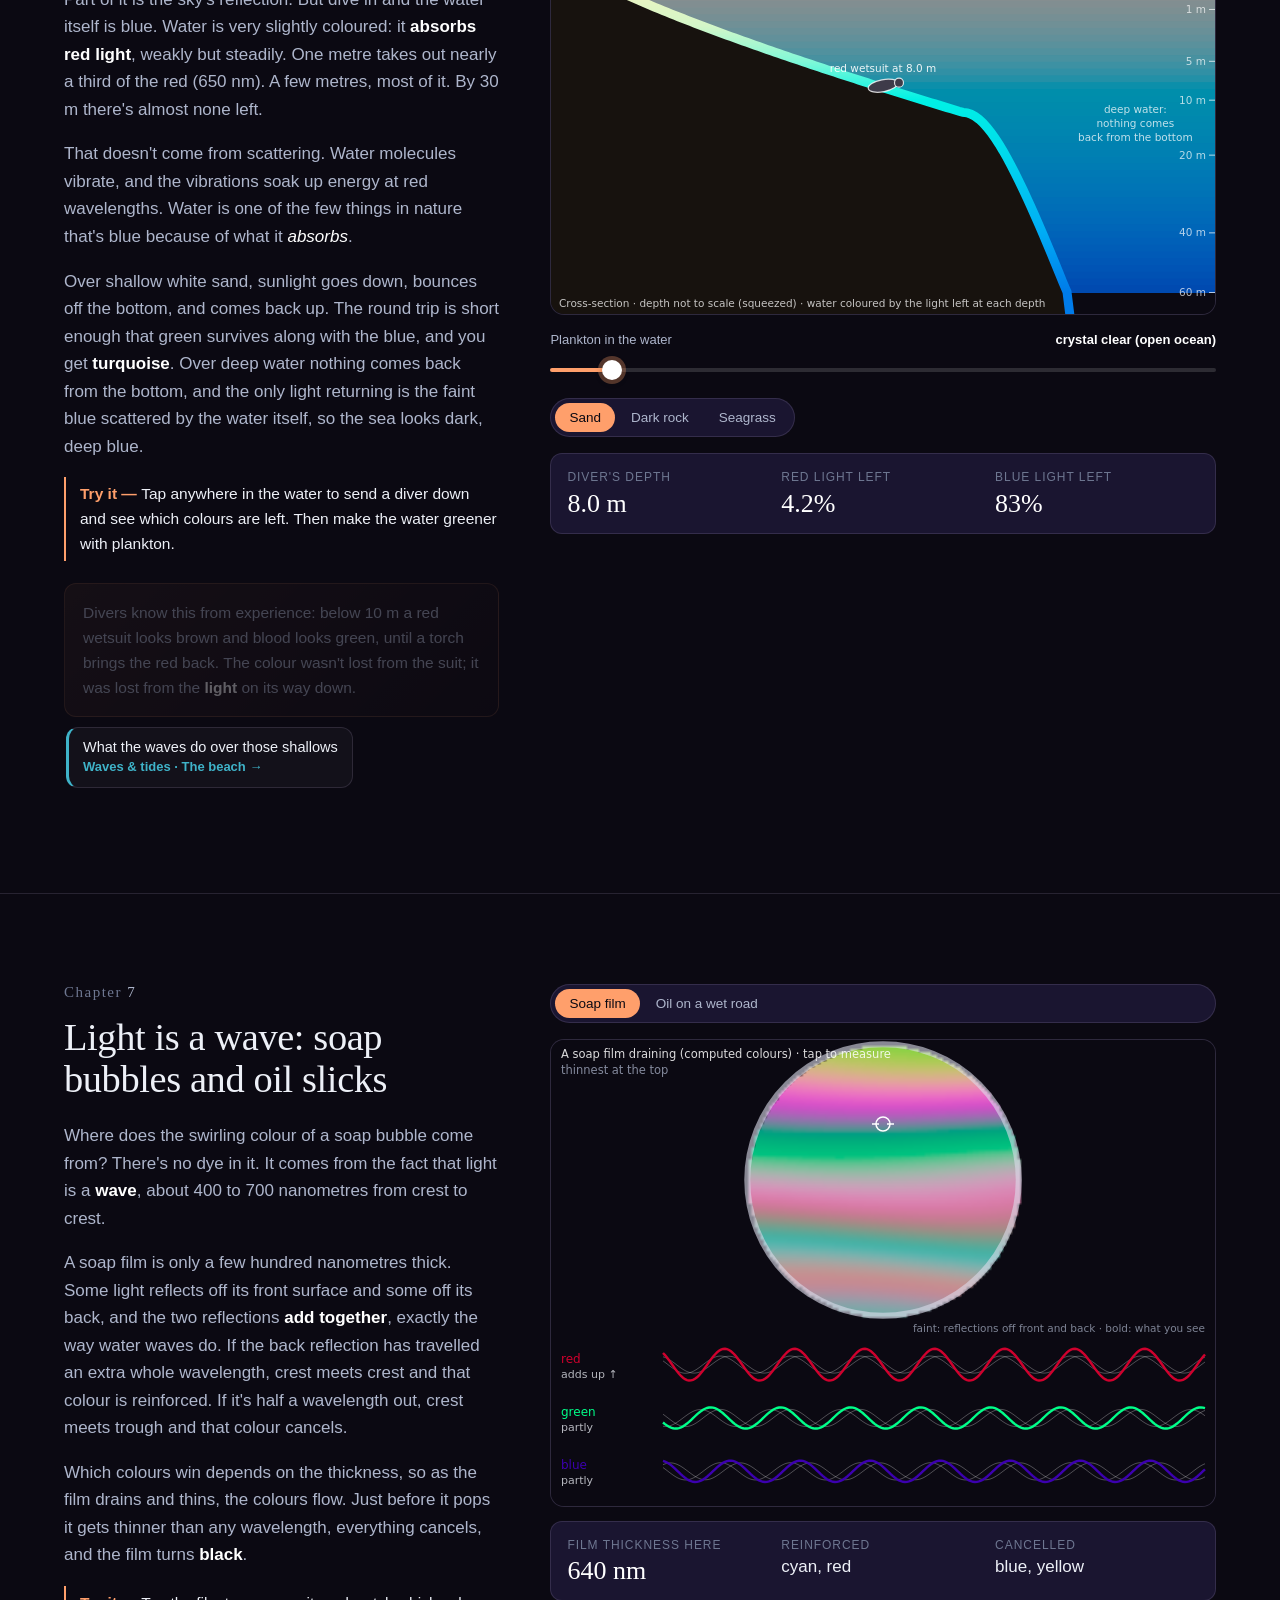
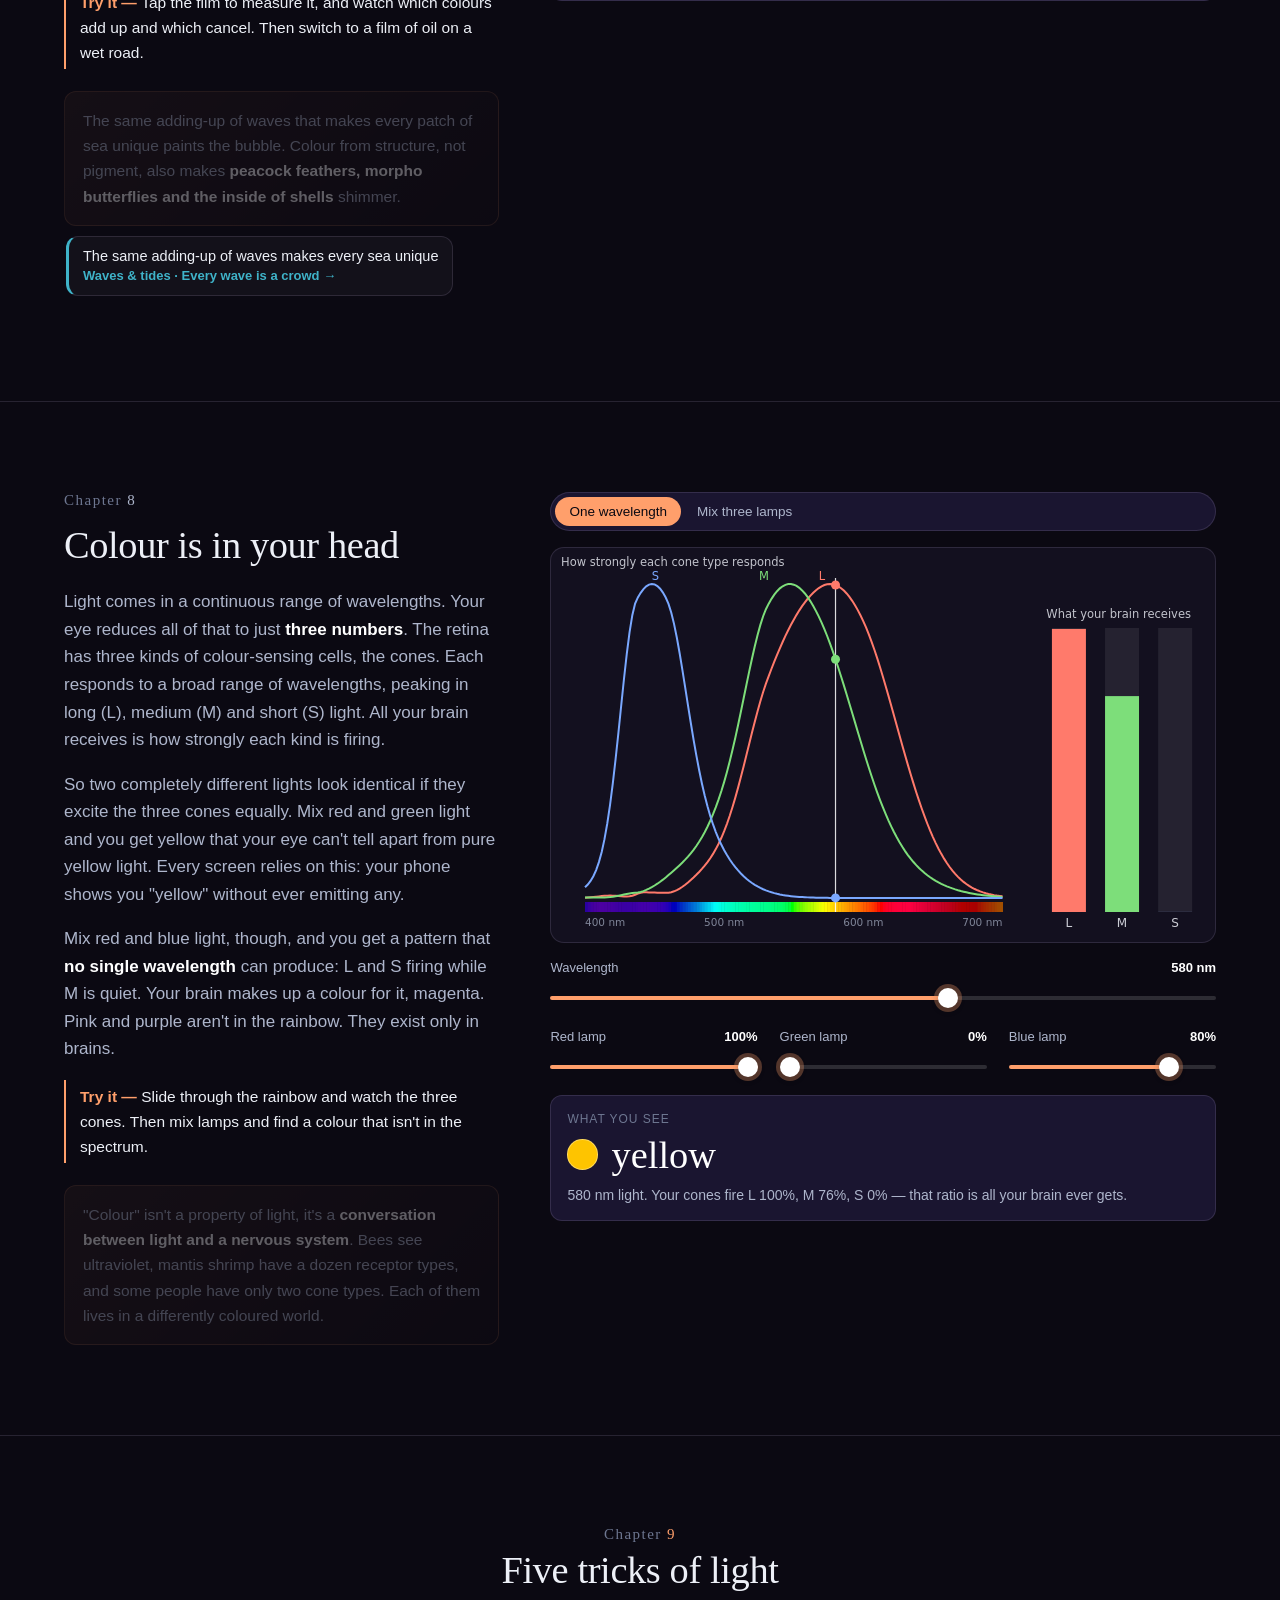
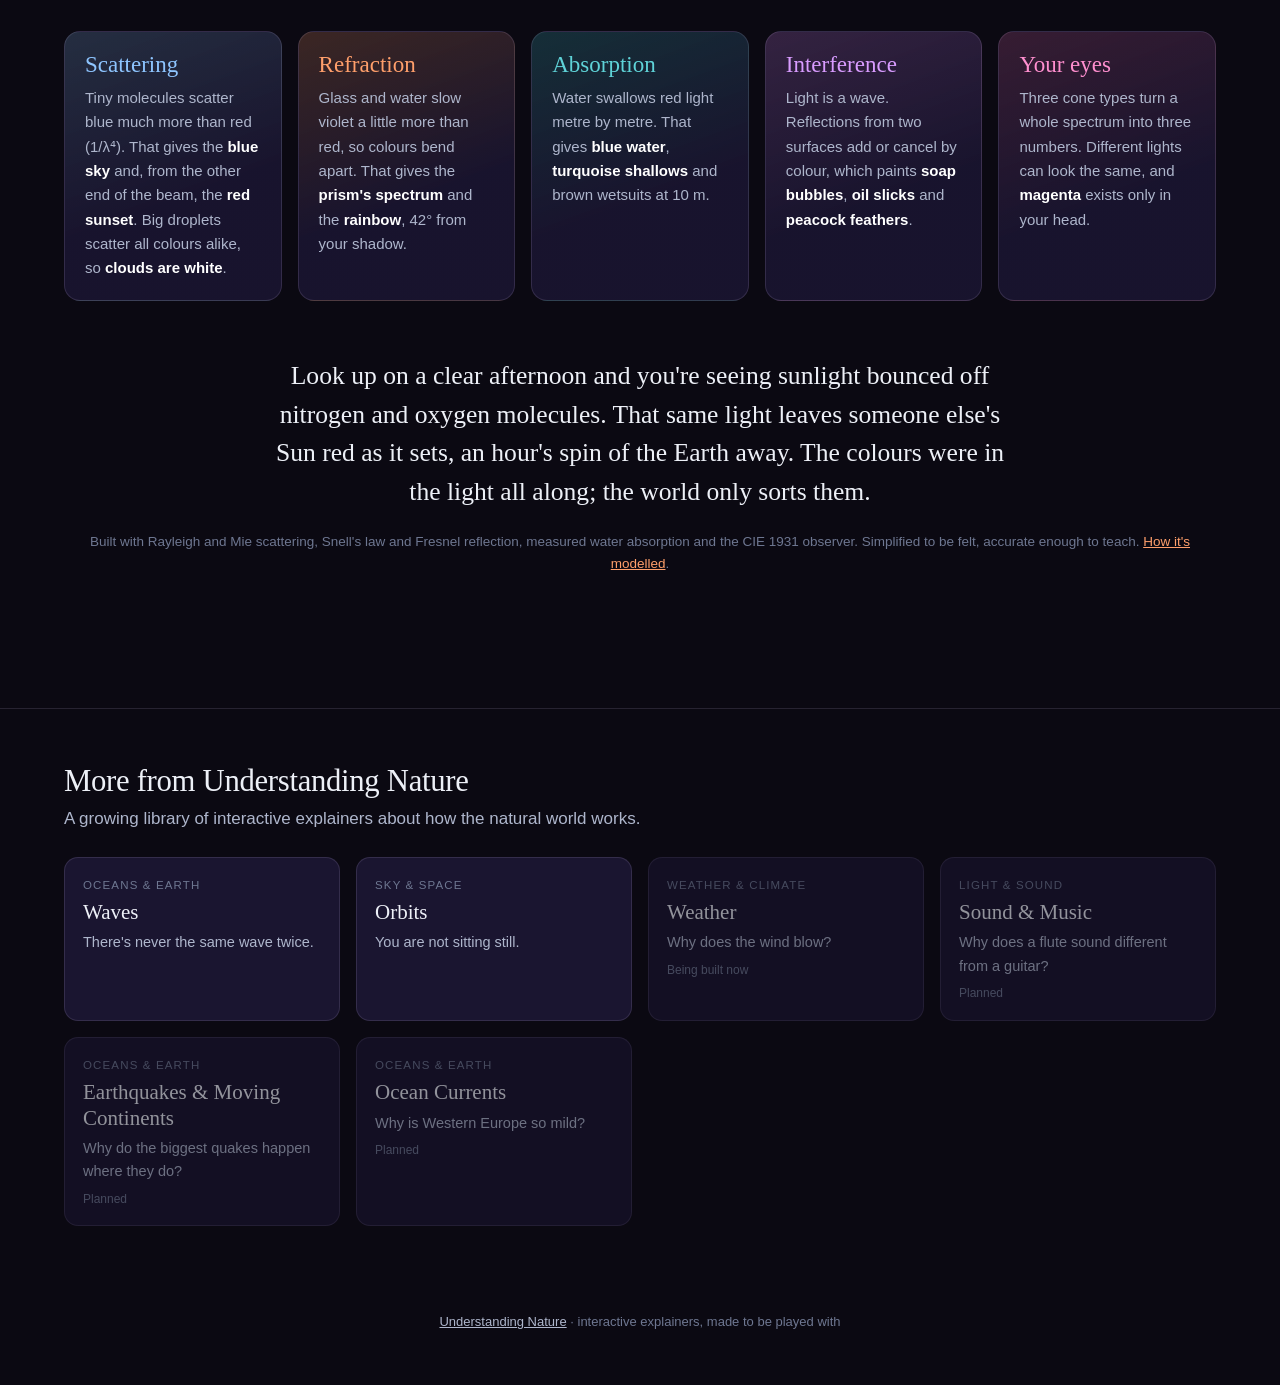
==== commit 7bb74dda: "light: mobile fixes (rainbow inset, sea/film labels, cone bars), cone-locus fix, card + OG images fr" ====
--- a/site/light/index.html
+++ b/site/light/index.html
@@ -13,7 +13,12 @@
 <meta property="og:title" content="Why is the sky blue — and sunsets red? · Understanding Light &amp; Colour">
 <meta property="og:description" content="Move the Sun and watch a computed sky turn from blue to sunset. Rainbows, clouds, the sea, soap bubbles and your own eyes — and see how it all really works.">
 <meta property="og:url" content="https://mklasen.github.io/understanding-nature/light/">
+<meta property="og:image" content="https://mklasen.github.io/understanding-nature/light/og.jpg">
+<meta property="og:image:width" content="1200">
+<meta property="og:image:height" content="630">
+<meta property="og:image:alt" content="A computed sunset sky over hills, with the headline: Why is the sky blue — and sunsets red?">
 <meta name="twitter:card" content="summary_large_image">
+<meta name="twitter:image" content="https://mklasen.github.io/understanding-nature/light/og.jpg">
 <link rel="stylesheet" href="../kit/kit.css">
 <link rel="stylesheet" href="css/light.css">
 </head>
--- a/site/light/css/light.css
+++ b/site/light/css/light.css
@@ -53,3 +53,7 @@
   #clouds-canvas { height: min(118vw, 64vh); }
   .text > .after { margin-top: 0; }
 }
+@media (max-width: 960px) {
+  #cones-canvas { height: min(112vw, 64vh); }
+  #rain-canvas { height: min(118vw, 66vh); }
+}
